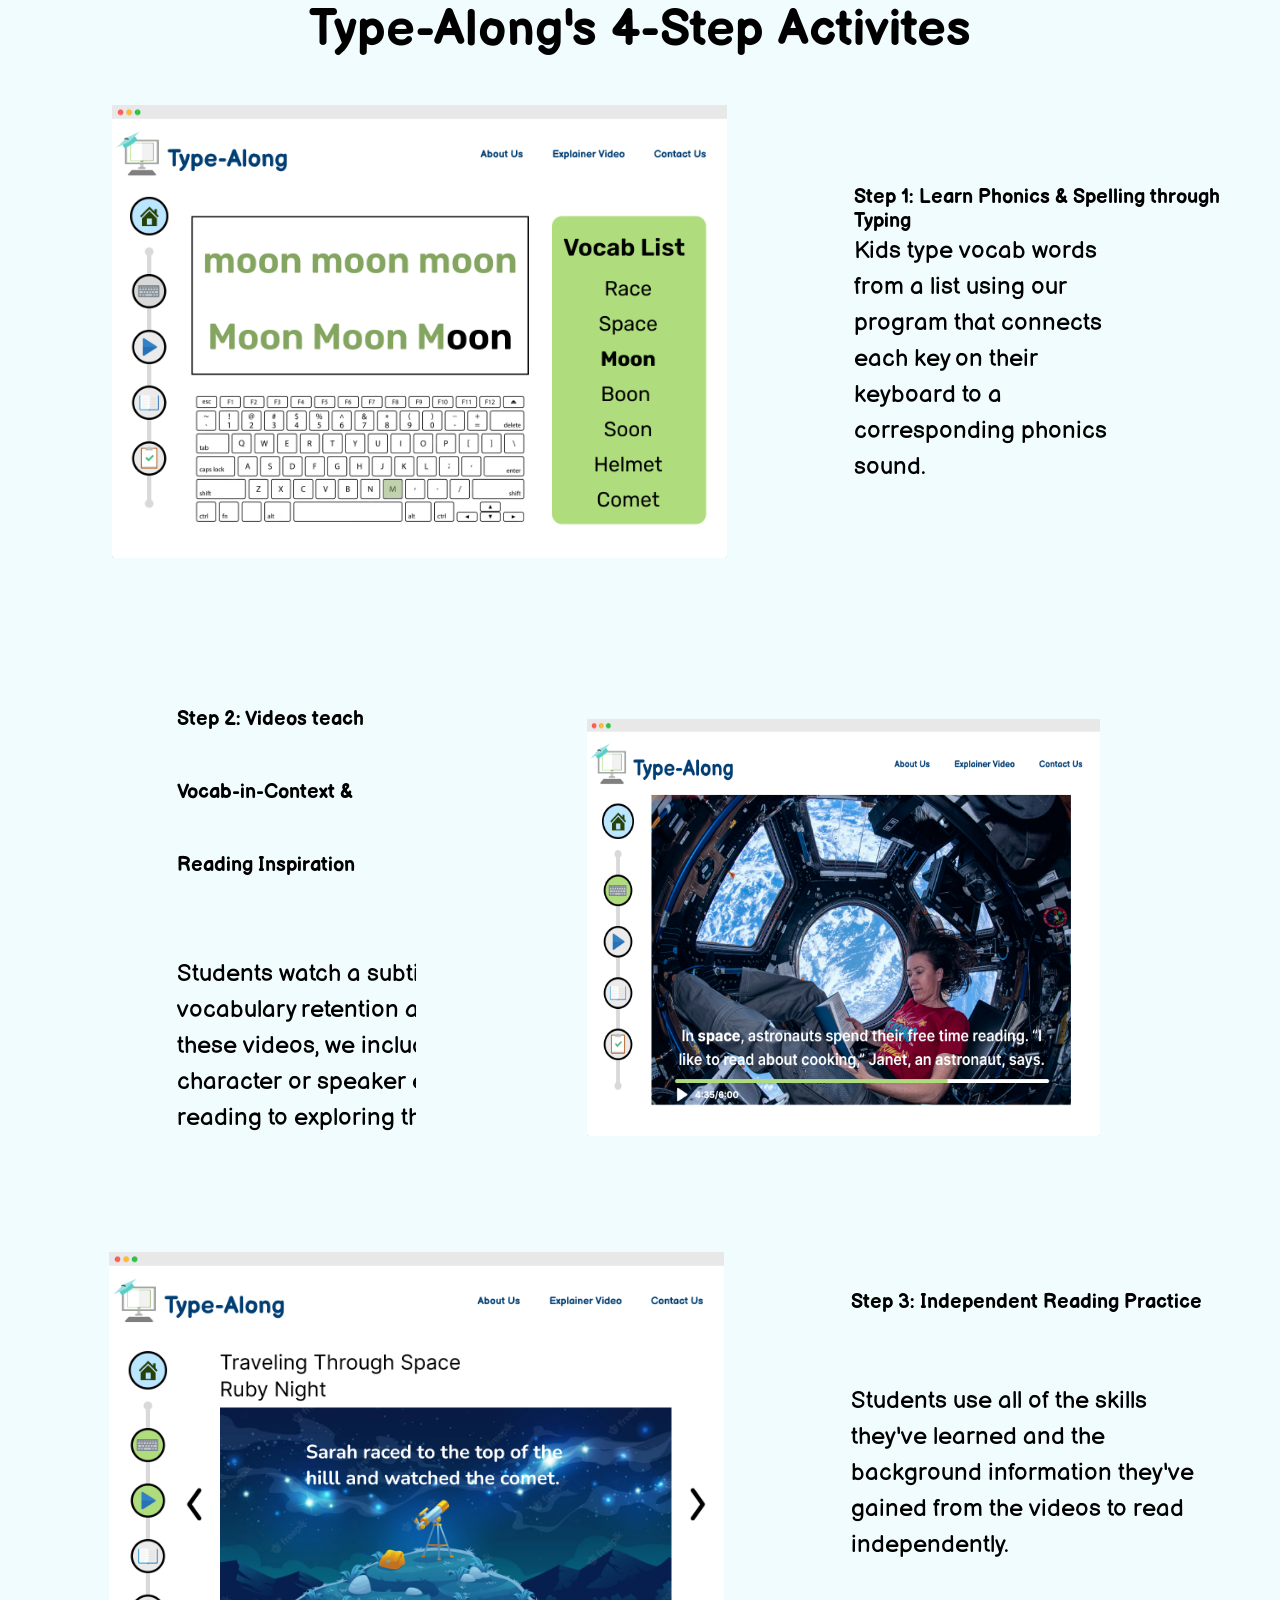
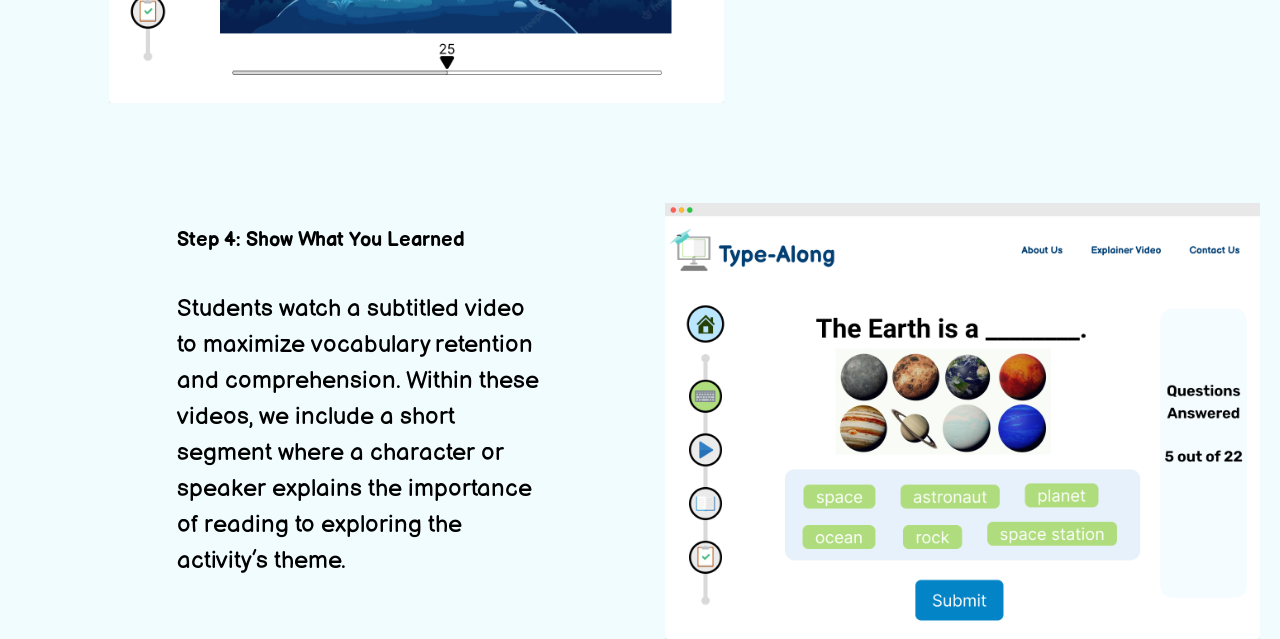
==== index.html @ 43cfd99c "update on 1440" ====
<html>
    <head>
        <link rel="stylesheet" href="css/style.css">
        <meta name="viewport" content="width=device-width, initial-scale=1.0">

    </head>
    <body>
        <div class="heading">
           <h1>Type-Along's 4-Step Activites</h1>

        </div>

        <div class="containers">
            <div class="container-one container">
                <img src="/images/moonTypeAlong.png" id="moonImage" style="float: left;"/>
    
                <div class="container-one-text">
                    <h2 style="margin: 0px;" id="test">Step 1: Learn Phonics & Spelling through Typing</h2>
                    <p id="containerOneContent">Kids type vocab words from a list using our program that connects each key on their keyboard to a corresponding phonics sound.</p>
                </div>
            </div> 
            
            <section class="container-one container" >
                <div class="container-one-text">
                    <h2 id="headingContainerTwo">Step 2: Videos teach Vocab-in-Context & Reading Inspiration </h2>
                    <p id="containerTwoContent">Students watch a subtitled video to maximize vocabulary retention and comprehension. Within these videos, we include a short segment where a character or speaker explains the importance of reading to exploring the activity’s theme. </p>
                </div>
                <img src="images/video_mockup.png" id="videoMockup" style="float: right;"/>
    
                
            </section>

           <section class="container-one container">
                <img src="images/reading_mockup.png" alt="" id="reading_mockup" style="float: left;"/>
                <div class="container-one-text">
                    <h2 id="headingContainerThree">
                        Step 3: Independent Reading Practice
                    </h2>

                    <p id="containerThreeContent">
                        Students use all of the skills they've learned and the background information they've gained from the videos to read independently.
                    </p>
                </div>
            </section>

        
            <section class="container-one container">

                <div class="container-one-text">
                    <h2 class="headingContainerFour">
                        Step 4: Show What You Learned
                    </h2>

                    <p id="containerFourContent">
                        Students watch a subtitled video to maximize vocabulary retention and comprehension. Within these videos, we include a short segment where a character or speaker explains the importance of reading to exploring the activity’s theme. 
                    </p>


                </div>

                <img src="images/testing_mockup.png" alt="testing_mockup" id="testing_mockup" style="float: right;">
            </section>
        
        </div>
       
       
    </body>
</html>
---- css/style.css ----
@import url('https://fonts.googleapis.com/css2?family=Balsamiq+Sans&display=swap');


* {
    font-family: 'Balsamiq Sans', cursive;
    background-color: #F1FCFF;
   
    margin:0px;
    padding:0px;
    box-sizing: border-box;
    overflow-x: hidden;
}
h1 {
    
    font-weight: bold;
    font-size: 64px;

}


.heading {
    text-align: center;
}

.container-one {
   
    
   
}

.containers {
    
    margin-left: 50px;
}

.container-one-text {
   
    max-width: 600px;
    margin-top:125px;
    margin-left: 127px;
    
}

#moonImage {
    width: 100%;
    max-width: 600px;
    height: 453.29px;
    margin-left: 62px;
    margin-top: 45px;
    
}


p {
   font-weight: 400;
   font-style: bold;
   font-size: 24px;
   line-height: 36px;
   width: 481px;
}

#videoMockup {
    width: 100%;
    max-width: 600px;
    float: right;
    margin-right: 180px;
    margin-top: 161px;
    margin-left: 171px;
}

#headingContainerTwo {
    font-weight: 700;
    font-size: 56px;
    line-height: 72.8px;
}
#headingContainerFour {
    font-size: 56px;
}
.container-two {
   
    
}

.container {
    display: flex;
    flex:1
}

.container-three {
    
    
}

@media screen and (max-height: 1280px) {
    h1 {
        font-size: 50px;
    }
    h2 {
        font-size: 20px !important; 
    }

    img {
        max-width: 50% !important;
    }

   #containerFourContent {
    padding-right: 200px;
   }

   #containerThreeContent {
    padding-right: 200px;
   }

   #containerOneContent {
    padding-right: 200px;
   }

   #testing_mockup {
    padding-right: 20px;
   }

   
}

@media screen and (width: 2560px) and (height:1440px){
    .container-one {
        margin-left: 400px;
       }

       h1 {
        font-size: 150px;
    }
    h2 {
        font-size: 80px !important; 
        overflow-y: hidden;

    }

    img {
       height: 100%;
       width: 600px !important;
    }

    p {
        font-size: 50px;
        overflow-y: hidden;
       
    }

    
}

.container-two-text {
    width: 616px;
     margin-left: 76px; 
    margin-top: 132.71px;
}

#containerTwoContent {
    margin-top:54px;
    width: 573px;
}

#reading_mockup {
    float: left;
    width: 100%;
    max-width: 600px;
    margin-top: 116px;
    margin-left: 59px;
}

.container-three-text {
    width: 616px;
    margin-top: 193.6px;
    margin-left: 100px;
}

#headingContainerThree {
    font-size: 64px;
    line-height: 83.2px;
    font-weight: 700;
}

#containerThreeContent {
    width: 573px;
    margin-top: 39px;
}

.container-four {
    display: flex;
    justify-content: center;
   
}

.container-four-text {
    width: 616px;
    /* margin-left: 92px; */
    margin-top: 136.6px;
    margin-right: 21px;
}

#containerFourContent {
    width: 573px;
    margin-top: 39px;
}

#testing_mockup {
    float: right;
    width: 100%;
    max-width: 600px;
    margin-top: 100px;
    
    
}

#test {
    font-size: 56px;
}
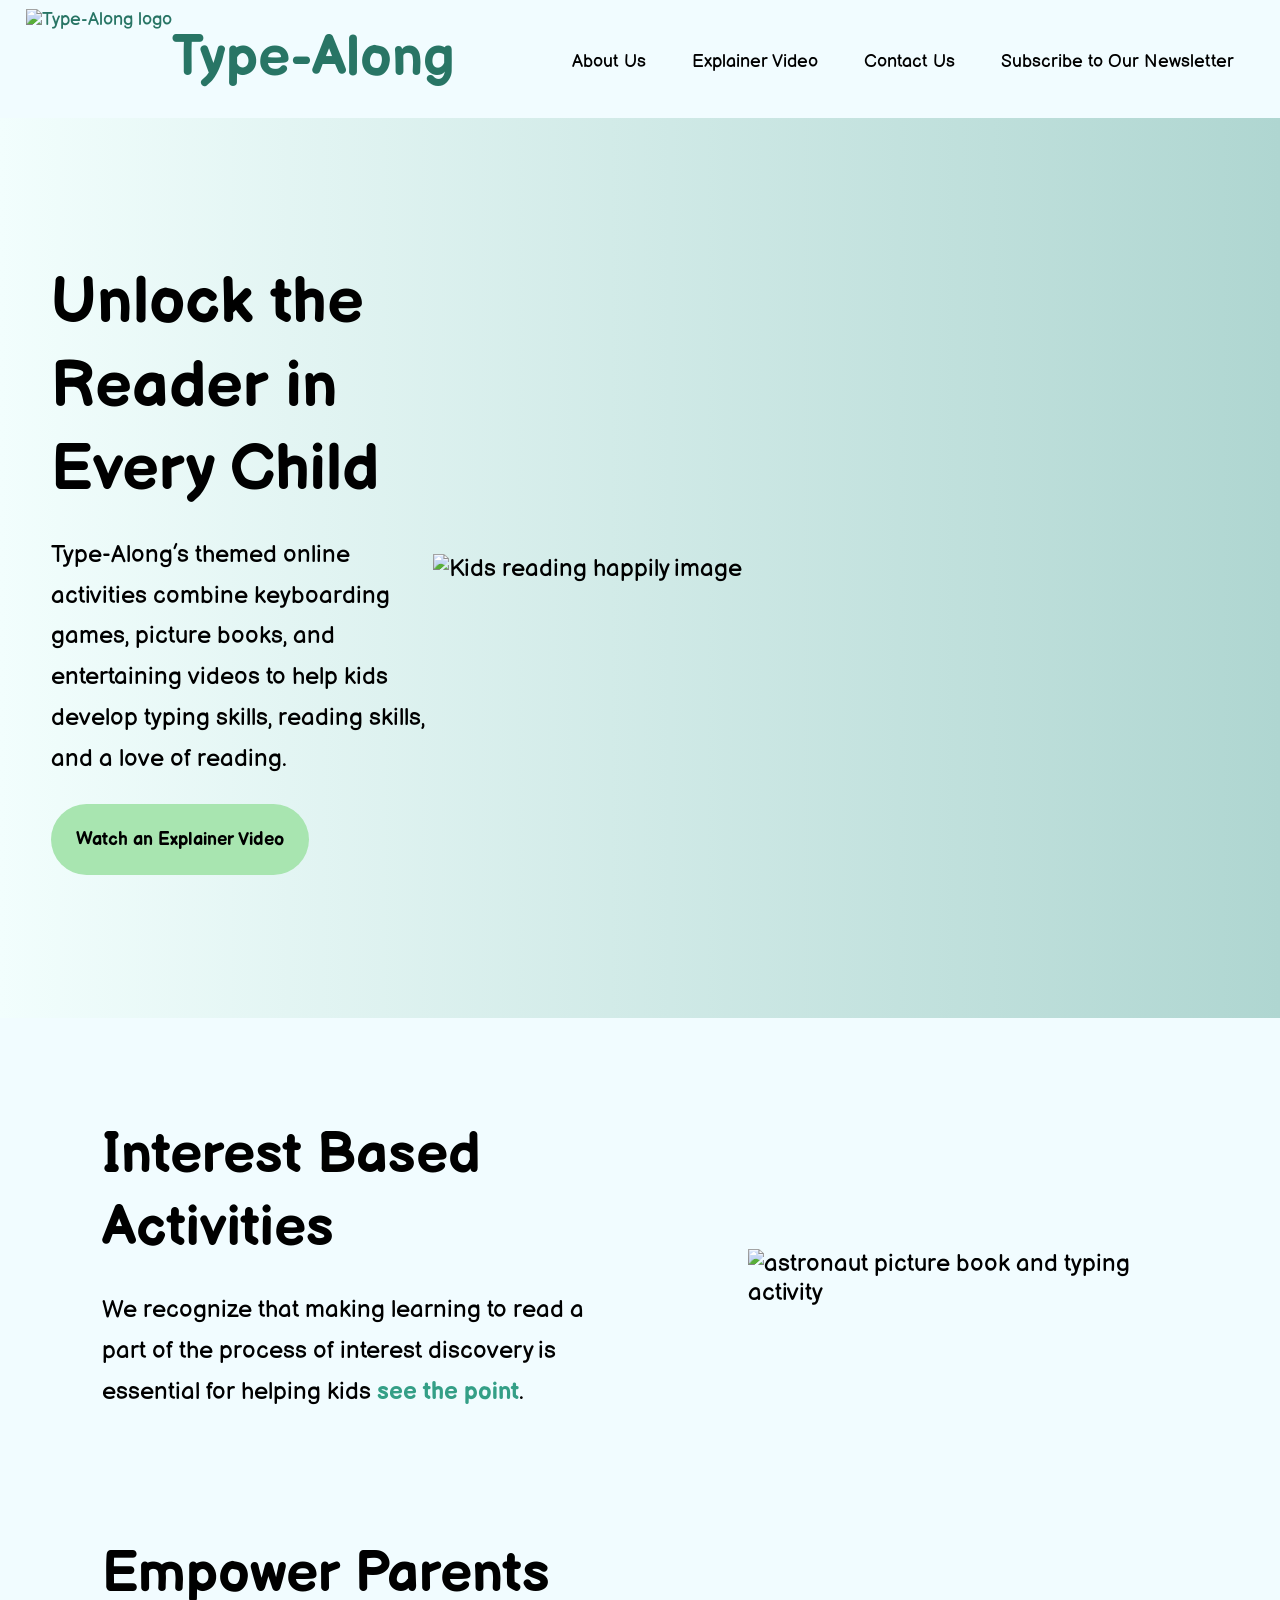
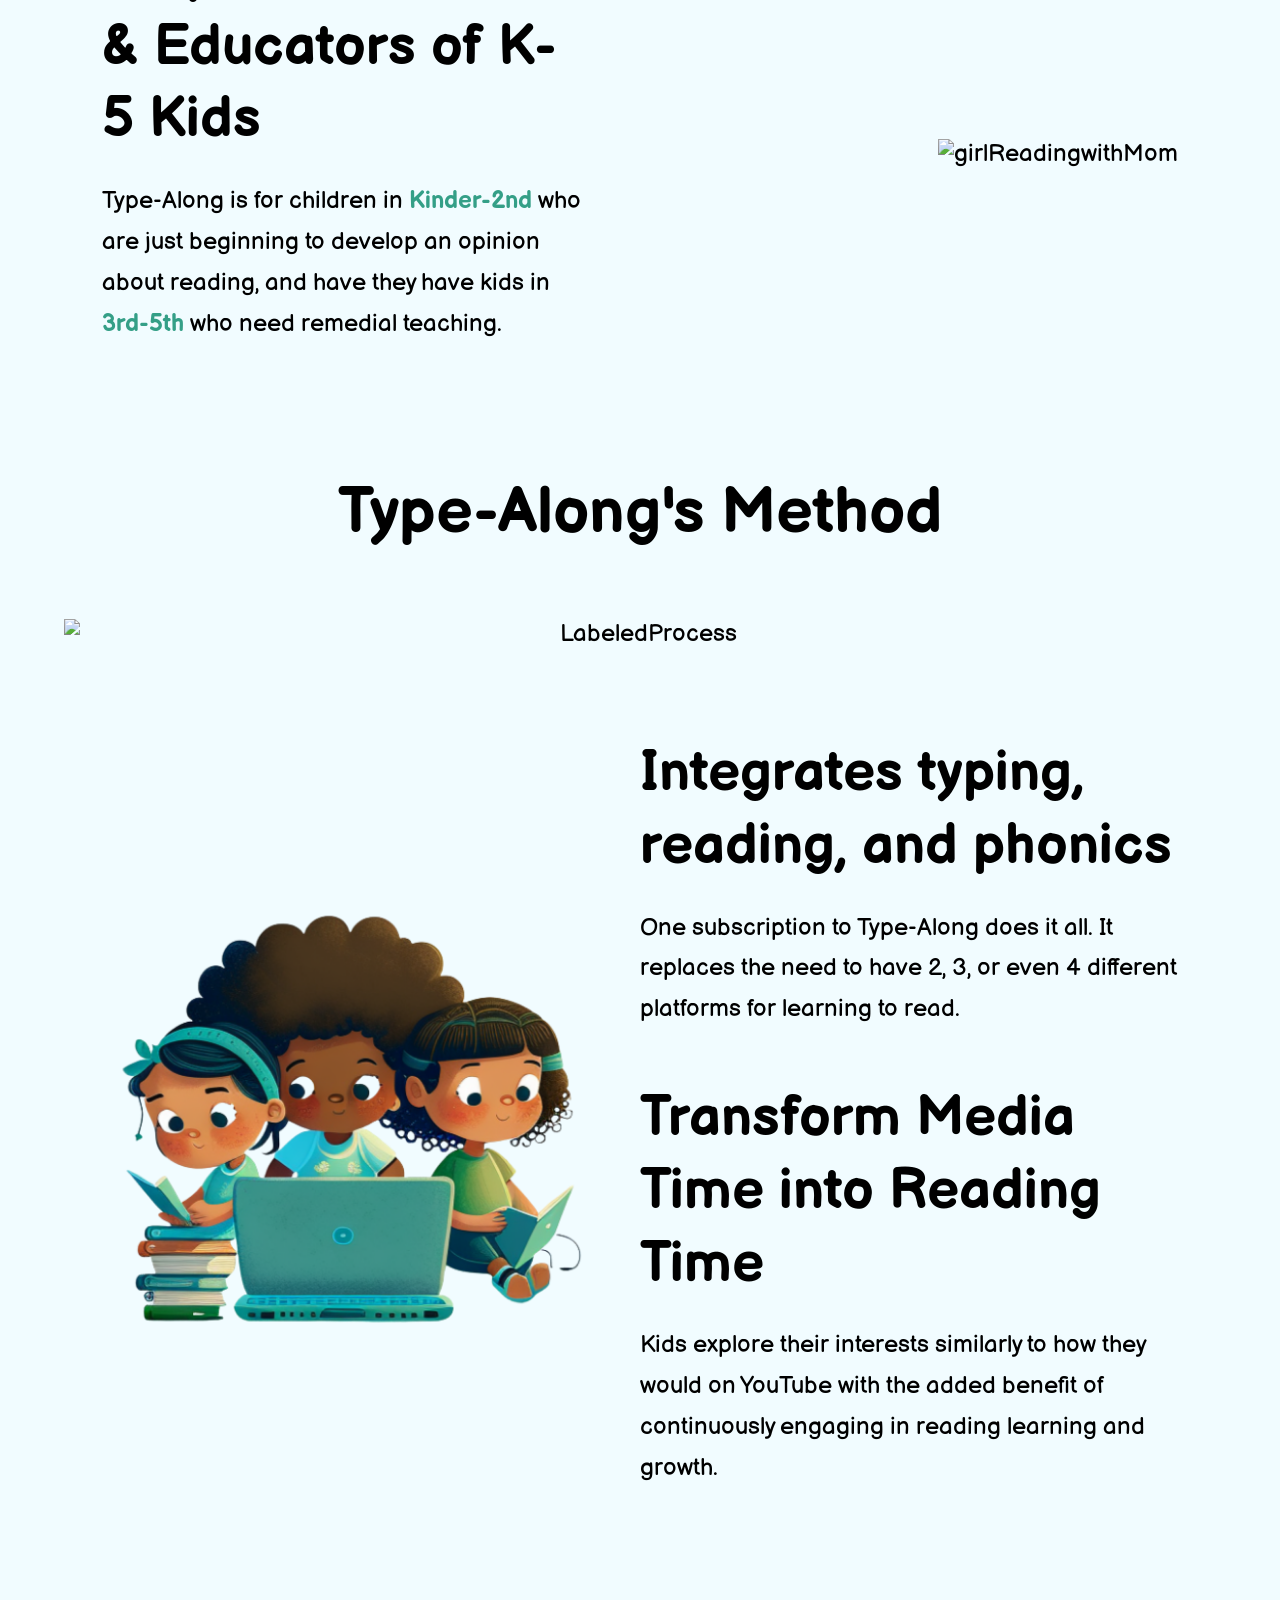
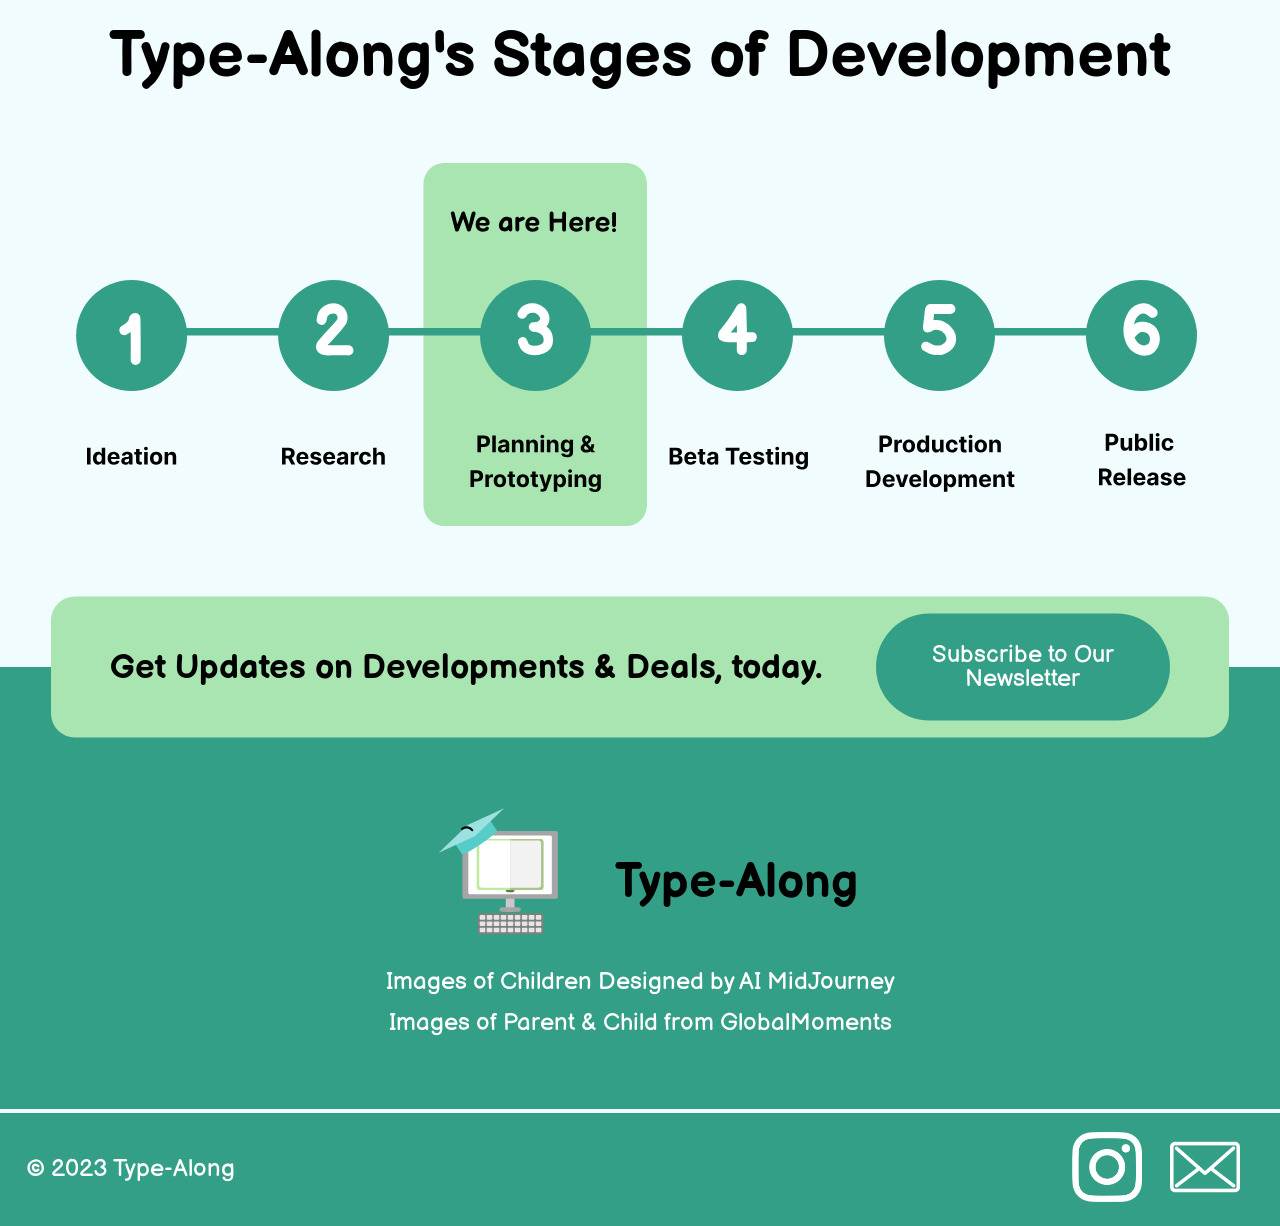
==== commit 081e64c1: "new file:   Images/Book+Activity.png 	deleted:    Images/astronautBook.png 	deleted:    Images/cloud" ====
--- a/index.html
+++ b/index.html
@@ -1,68 +1,131 @@
-<html>
-    <head>
-        <link rel="stylesheet" href="css/style.css">
-        <meta name="viewport" content="width=device-width, initial-scale=1.0">
-
-    </head>
-    <body>
-        <div class="heading">
-           <h1>Type-Along's 4-Step Activites</h1>
-
-        </div>
-
-        <div class="containers">
-            <div class="container-one container">
-                <img src="/images/moonTypeAlong.png" id="moonImage" style="float: left;"/>
-    
-                <div class="container-one-text">
-                    <h2 style="margin: 0px;" id="test">Step 1: Learn Phonics & Spelling through Typing</h2>
-                    <p id="containerOneContent">Kids type vocab words from a list using our program that connects each key on their keyboard to a corresponding phonics sound.</p>
-                </div>
-            </div> 
-            
-            <section class="container-one container" >
-                <div class="container-one-text">
-                    <h2 id="headingContainerTwo">Step 2: Videos teach Vocab-in-Context & Reading Inspiration </h2>
-                    <p id="containerTwoContent">Students watch a subtitled video to maximize vocabulary retention and comprehension. Within these videos, we include a short segment where a character or speaker explains the importance of reading to exploring the activity’s theme. </p>
-                </div>
-                <img src="images/video_mockup.png" id="videoMockup" style="float: right;"/>
-    
-                
-            </section>
-
-           <section class="container-one container">
-                <img src="images/reading_mockup.png" alt="" id="reading_mockup" style="float: left;"/>
-                <div class="container-one-text">
-                    <h2 id="headingContainerThree">
-                        Step 3: Independent Reading Practice
-                    </h2>
-
-                    <p id="containerThreeContent">
-                        Students use all of the skills they've learned and the background information they've gained from the videos to read independently.
-                    </p>
-                </div>
-            </section>
-
-        
-            <section class="container-one container">
-
-                <div class="container-one-text">
-                    <h2 class="headingContainerFour">
-                        Step 4: Show What You Learned
-                    </h2>
-
-                    <p id="containerFourContent">
-                        Students watch a subtitled video to maximize vocabulary retention and comprehension. Within these videos, we include a short segment where a character or speaker explains the importance of reading to exploring the activity’s theme. 
-                    </p>
-
-
-                </div>
-
-                <img src="images/testing_mockup.png" alt="testing_mockup" id="testing_mockup" style="float: right;">
-            </section>
-        
-        </div>
-       
-       
-    </body>
+<!DOCTYPE html>
+<html lang="en">
+<head>
+    <meta charset="UTF-8">
+    <meta http-equiv="X-UA-Compatible" content="IE=edge">
+    <meta name="viewport" content="width=device-width, initial-scale=1.0">
+    <title>Document</title>
+    <link rel="stylesheet" href="styles.css">
+</head>
+<body>
+    <header class="nav-bar">
+        <a class="home" href="index.html">
+            <div class="home_btn">
+                <img class="logo_img" src="images/logo_svg.svg" alt="Type-Along logo" />
+                <h2>Type-Along</h2>
+            </div>
+        </a>
+        <nav>
+            <ul class="nav-links">
+                <li><a href="about.html">About Us</a></li>
+                <li><a href="explainer.html">Explainer Video</a></li>
+                <li><a href="contact.html">Contact Us</a></li>
+                <li><a href="https://docs.google.com/forms/d/e/1FAIpQLSctcEZnoB8sQ0unMjsQLvl2Uapf-1H2CiupHYw-YrL4CzZnbg/viewform"
+                    target="_blank" rel="noopener"">Subscribe to Our Newsletter</a></li>
+            </ul>
+        </nav>
+    </header>
+
+    <main>
+        <div class="text-container">
+            <h1>Unlock the Reader in Every Child</h1>
+                <p>
+                    Type-Along’s themed online activities combine keyboarding games, picture
+                    books, and entertaining videos to help kids develop typing skills,
+                    reading skills, and a love of reading.
+                </p>
+                <div class="btns">
+                    <a href="#" class="hero-cta">Watch an Explainer Video</a>
+                </div>
+        </div>
+        <div class="hero-img">
+            <img class="hero-img" src="images/heroImg.png" alt="Kids reading happily image" />
+        </div>
+    </main>
+
+    <section>
+        <div class="text-container">
+            <h2>Interest Based Activities</h2>
+            <p>We recognize that making learning to read a part of the process of interest discovery is essential for helping kids <span>see the point</span>. </p>
+        </div>
+        <img class="section-img" src="images/Book+Activity.png" alt="astronaut picture book and typing activity">
+    </section>
+
+    <section>
+        <div class="text-container">
+            <h2>Empower Parents & Educators of K-5 Kids</h2>
+            <p>Type-Along is for children in <span>Kinder-2nd</span> who are just beginning to develop an opinion about reading, and have they have kids in <span>3rd-5th</span> who need remedial teaching. </p>
+        </div>
+        <img class="section-img" src="images/girlReadingwithMom.png" alt="girlReadingwithMom">
+    </section>
+
+    <div class="sec5">
+        <h1>Type-Along's Method</h1>
+        <img src="images/LabeledProcess.png" alt="LabeledProcess" style="max-width:100%;margin-left: 5%;margin-right: 5%">
+    </div>
+
+    <section class="sec4">
+        <div class="sec4img">
+            <img class="sec4img" src="Images/kidsReading_noBG.png" alt="Kids Reading" style="max-width: 100%;text-align: center">
+        </div>
+        <div class="sec4text">
+            <h2>Integrates typing, reading, and phonics</h2>
+            <p>One subscription to Type-Along does it all. It replaces the need to have 2, 3, or even 4 different
+                platforms for learning to read.</p>
+            <br>
+            <h2>Transform Media Time into Reading Time</h2>
+            <p>Kids explore their interests similarly to how they would on YouTube with the added benefit of
+                continuously engaging in reading learning and growth.</p>
+        </div>
+    </section>
+
+    <div class="sec5">
+        <h1>Type-Along's Stages of Development</h1>
+        <img src="Images/Dev Stages.svg" alt="Our stages of development and progress."
+            style="margin-left: 5%;margin-right: 5%">
+        <div class="subscribePrompt">
+
+            <div class="sec5text">
+                <b>Get Updates on Developments & Deals, today.</b>
+            </div>
+            <a class="sec5button"
+                href="https://docs.google.com/forms/d/e/1FAIpQLSctcEZnoB8sQ0unMjsQLvl2Uapf-1H2CiupHYw-YrL4CzZnbg/viewform"
+                target="_blank" rel="noopener">
+                <p>Subscribe to Our Newsletter</p>
+            </a>
+        </div>
+
+    </div>
+
+    <footer class="page-footer">
+        <div class="main-footer">
+            <div class="spacer"></div>
+            <div class="footer-logo">
+                <img src="Images/logo_svg.svg" alt="Type-Along Logo" style="width:15%;height:15%;align-self: center;">
+                <h3>Type-Along</h3>
+            </div>
+            <div class="footer-text">
+                <p>Images of Children Designed by AI MidJourney<br>Images of Parent & Child from GlobalMoments</p>
+            </div>
+        </div>
+        <hr style="height: 4px;border:none;background:#F1FCFF;margin:0px;">
+        <div class="footer-trailer">
+            <div class="footer-text">
+                <p>© 2023 Type-Along</p>
+            </div>
+            <div class="footer-outlinks">
+                <!-- stuff we can't use yet
+                <a href="about:blank"><img src="Images/.png" alt="YouTube Logo"></a>
+                <a href="https://www.pinterest.com/typealong/"><img src="Images/.png" alt="Pinterest Logo"></a>
+                <a href="about:blank"><img src="Images/.png" alt="Facebook Logo"></a>
+                
+            -->
+                <a href="https://www.instagram.com/typealong.co/"><img src="Images/Instagram_Glyph_White.png"
+                        alt="Instagram Logo"></a>
+                <a href="mailto:typealong@gmail.com"><img src="Images/email.png" alt="Email Icon"></a>
+            </div>
+        </div>
+    </footer>
+
+</body>
 </html>
--- a/styles.css
+++ b/styles.css
@@ -0,0 +1,445 @@
+@import url('https://fonts.googleapis.com/css2?family=Balsamiq+Sans&display=swap');
+
+* {
+    font-family: "Balsamiq Sans", "Arial";
+}
+
+body {
+    background-color: #F1FCFF;
+    font-family: 'Balsamiq Sans', 'Arial';
+    font-style: normal;
+    font-size: 24px;
+    margin: 0px;
+}
+
+
+h1 {
+    font-style: normal;
+    font-weight: 700;
+    font-size: 64px;
+    line-height: 130%;
+    display: flex;
+    align-items: center;
+    margin: 0;
+}
+
+h2 {
+    font-style: normal;
+    font-weight: 700;
+    font-size: 56px;
+    line-height: 130%;
+    display: flex;
+    align-items: center;
+    margin: 0;
+}
+
+p {
+    font-size: 24px;
+    font-weight: 400;
+    line-height: 170%;
+}
+
+header {
+    display: flex;
+    justify-content: space-between;
+    align-items: center;
+    margin: 0px;
+    padding: 1vh 2%;
+    position:relative;
+    background-color: #F1FCFF;
+}
+
+.home {
+    color: #287565;
+}
+
+li, a, button {
+    text-decoration: none;
+}
+
+nav, .home-btn {
+    margin: none;
+    padding: none;
+}
+
+.iframe {
+    position: relative;
+  width: 100%;
+  overflow: hidden;
+  padding-top: 56.25%; /* 16:9 Aspect Ratio */
+  -ms-overflow-style: none; /* for Internet Explorer, Edge */
+    scrollbar-width: none; /* for Firefox */
+    overflow-y: scroll; 
+}
+
+iframe {
+  position: absolute;
+  top: 0;
+  left: 0;
+  bottom: 0;
+  right: 0;
+  width: 100%;
+  height: 100%;
+  border: none;
+  -ms-overflow-style: none; /* for Internet Explorer, Edge */
+  scrollbar-width: none; /* for Firefox */
+  overflow-y: scroll; 
+}
+
+.nav-links {
+    list-style: none;
+}
+
+.nav-links li {
+    display: inline-block;
+    padding: 0 20px;
+}
+
+.nav-links li a {
+    transition: all 0.3s ease 0s;
+    color: black;
+}
+
+.logo_img{
+    height: 100px;
+}
+
+.home_btn {
+    cursor: pointer;
+    display: flex;
+    align-items: center;
+}
+
+main {
+    display: flex;
+    padding: 0% 0% 0% 4%;
+    margin-bottom: 20px;
+    align-items: center;
+    background-image: linear-gradient(to right, #F2FEFD, #AFD6D1);
+    height: 100vh;
+    justify-content: space-between;
+}
+
+.hero-img {
+    width: 100%;
+    float: left;
+}
+
+.text-container{
+    margin-right: auto;
+
+    width: 55%;
+
+}
+
+.hero-cta {
+    display: inline-block;
+    color: black;
+    padding: 25px 25px;
+    background: #A8E5B0;
+    border-radius: 100px;
+    font-weight: bold;
+}
+
+section {
+    margin: 8%;
+    display: flex;
+    align-items: center;
+}
+
+span {
+    color: #349F87;
+    font-weight: bold;
+}
+
+.sec4 {
+    display: flex;
+    flex-direction: row;
+    justify-content: center;
+    flex-wrap: nowrap;
+    margin-top: 10vh;
+}
+
+.sec4img {
+    width: 100%;
+    padding-right: 5%;
+    align-self: center;
+}
+
+.sec4text {
+    float: left;
+    max-width: 50%;
+}
+
+.sec5 {
+    display: flex;
+    flex-direction: column;
+    max-width: 100%;
+    text-align: center;
+}
+
+.subscribePrompt {
+    background-color: #A8E5B0;
+    align-self: center;
+    width: 92%;
+    max-height: 100%;
+    border-radius: 24px;
+    display: flex;
+    flex-direction: row;
+    z-index: 1;
+    transform: translateY(50%);
+}
+
+.sec5 > h1 {
+    justify-content: center;
+    margin-bottom: 65px;
+}
+
+.sec5text {
+    max-width: 70%;
+    font-size: 40px;
+    margin-top: 50px;
+    margin-bottom: 50px;
+    margin-left: 5%;
+    margin-right: auto;
+}
+
+.sec5button {
+    background-color: #349F87;
+    align-self: center;
+    color: #FFFFFF;
+    width: 25%;
+    height: 150%;
+    border-radius: 100px;
+    margin-right: 5%;
+    text-decoration: none;
+}
+
+.sec5button > p {
+    margin-left: 5%;
+    margin-right: 5%;
+    line-height: 100%;
+}
+
+.sec5button:hover {
+    background-color: #287565;
+}
+
+footer.page-footer {
+    background-color: #349F87;
+    margin: 0px;
+}
+
+.spacer {
+    height: 120px;
+}
+
+.footer-logo {
+    display: flex;
+    justify-content: center;
+}
+
+.footer-logo > h3 {
+    font-size: 48px;
+    align-self: center;;
+}
+
+.footer-text {
+    color: #FFFFFF;
+}
+
+.main-footer > .footer-text {
+    transform: translateY(-50%);
+    text-align: center;
+}
+
+.footer-trailer {
+    display: flex;
+    flex-direction: row;
+    width: 100%;
+    align-items: center;
+}
+
+.footer-trailer > .footer-text {
+    text-align: left;
+    padding-left: 2%;
+    margin-right: auto;
+}
+
+.footer-outlinks {
+    display: flex;
+    flex-direction: row;
+    align-content: center;
+    align-items: baseline;
+    justify-content: flex-end;
+    padding-top: 5px;
+    padding-bottom: 5px;
+    padding-right: 2%;
+}
+
+.footer-outlinks > a > img {
+    text-align: right;
+    padding: 14px;
+    height: 70px;
+    width: 70px;
+}
+
+.section-img {
+    max-width: 45%;
+    float: right;
+}
+
+@media screen and (max-width: 3000px) {
+    h1 {
+        font-size: 80px;
+    }
+    h2 {
+        font-size: 72px;
+    }
+    p {
+        font-size: 42px;
+    }
+    a {
+        font-size: 34px;
+    }
+    .sec5text {
+        font-size: 62px;
+    }
+    .sec5button > p{
+        margin: 5%;
+    }
+    .text-container {
+        width: 45%;
+        margin-right: auto;
+    }
+}
+
+@media screen and (max-width: 2000px) {
+    h1 {
+        font-size: 72px;
+    }
+    h2 {
+        font-size: 64px;
+    }
+    p {
+        font-size: 34px;
+    }
+    a {
+        font-size: 26px;
+    }
+    .sec5text {
+        font-size: 48px;
+    }
+    .section-img {
+        max-width: 40%;
+    }
+}
+
+@media screen and (max-width: 1500px) {
+    h1 {
+        font-size: 64px;
+    }
+    h2 {
+        font-size: 56px;
+    }
+    p {
+        font-size: 24px;
+    }
+    a {
+        font-size: 18px;
+    }
+    .sec5text {
+        font-size: 34px;
+    }
+    .sec5button > p {
+        margin: 10%;
+    }
+}
+
+/*
+@media screen and (max-width:1180px) {
+    h1 {
+        font-size: 56px;
+    }
+    h2 {
+        font-size: 48px;
+    }
+    p {
+        font-size: 18px;
+    }
+    a {
+        font-size: 18px;
+    }
+    .hero-img {
+       height: 80%;
+    }
+
+    .section-img {
+        background-size: contain
+    }
+}
+
+@media screen and (max-width:900px) {
+    h1 {
+        font-size: 36px;
+    }
+    h2 {
+        font-size: 24px;
+    }
+    p {
+        font-size: 16px;
+    }
+    a {
+        font-size: 16px;
+    }
+    .hero-img {
+        height: 60%;
+     }
+}
+
+@media screen and (max-width:600px) {
+    h1 {
+        font-size: 24px;
+        text-align: center;
+    }
+    h2 {
+        font-size: 16px;
+        text-align: center;
+    }
+    p {
+        font-size: 12px;
+        text-align: center;
+    }
+    a {
+        font-size: 12px;
+    }
+    section{ 
+        flex-direction: column;
+        flex-wrap: wrap;
+        justify-content: center;
+    }
+    .logo_img {
+        height: 50px;
+    }
+    .hero-img {
+        height: 45%;
+     }
+}
+
+*/
+
+/* Feel free to reuse this style for section 2 & 3 
+
+.sec3 > h1 {
+    justify-content: center;
+    margin-top: 150px;
+    margin-bottom: 65px;
+}
+
+.sec4 > h1 {
+    justify-content: center;
+    margin-top: 150px;
+    margin-bottom: 65px;
+}
+
+*/
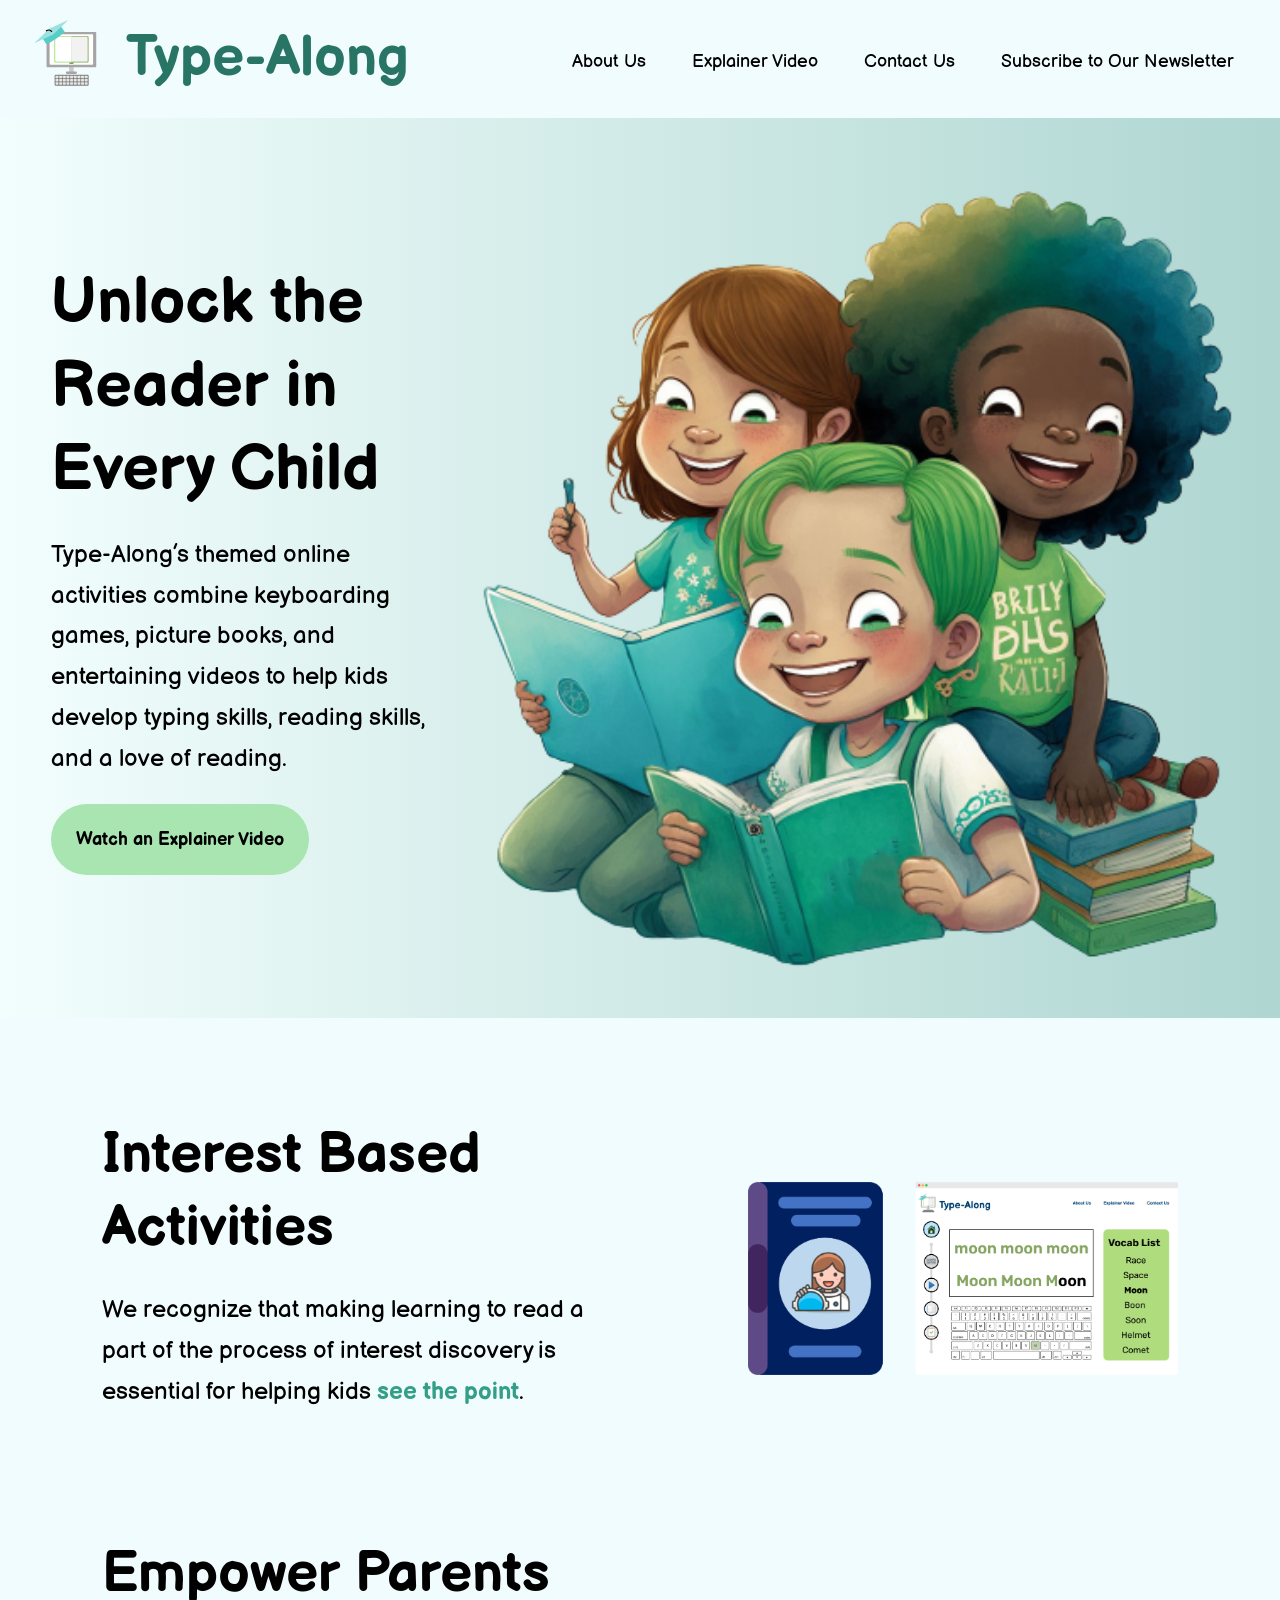
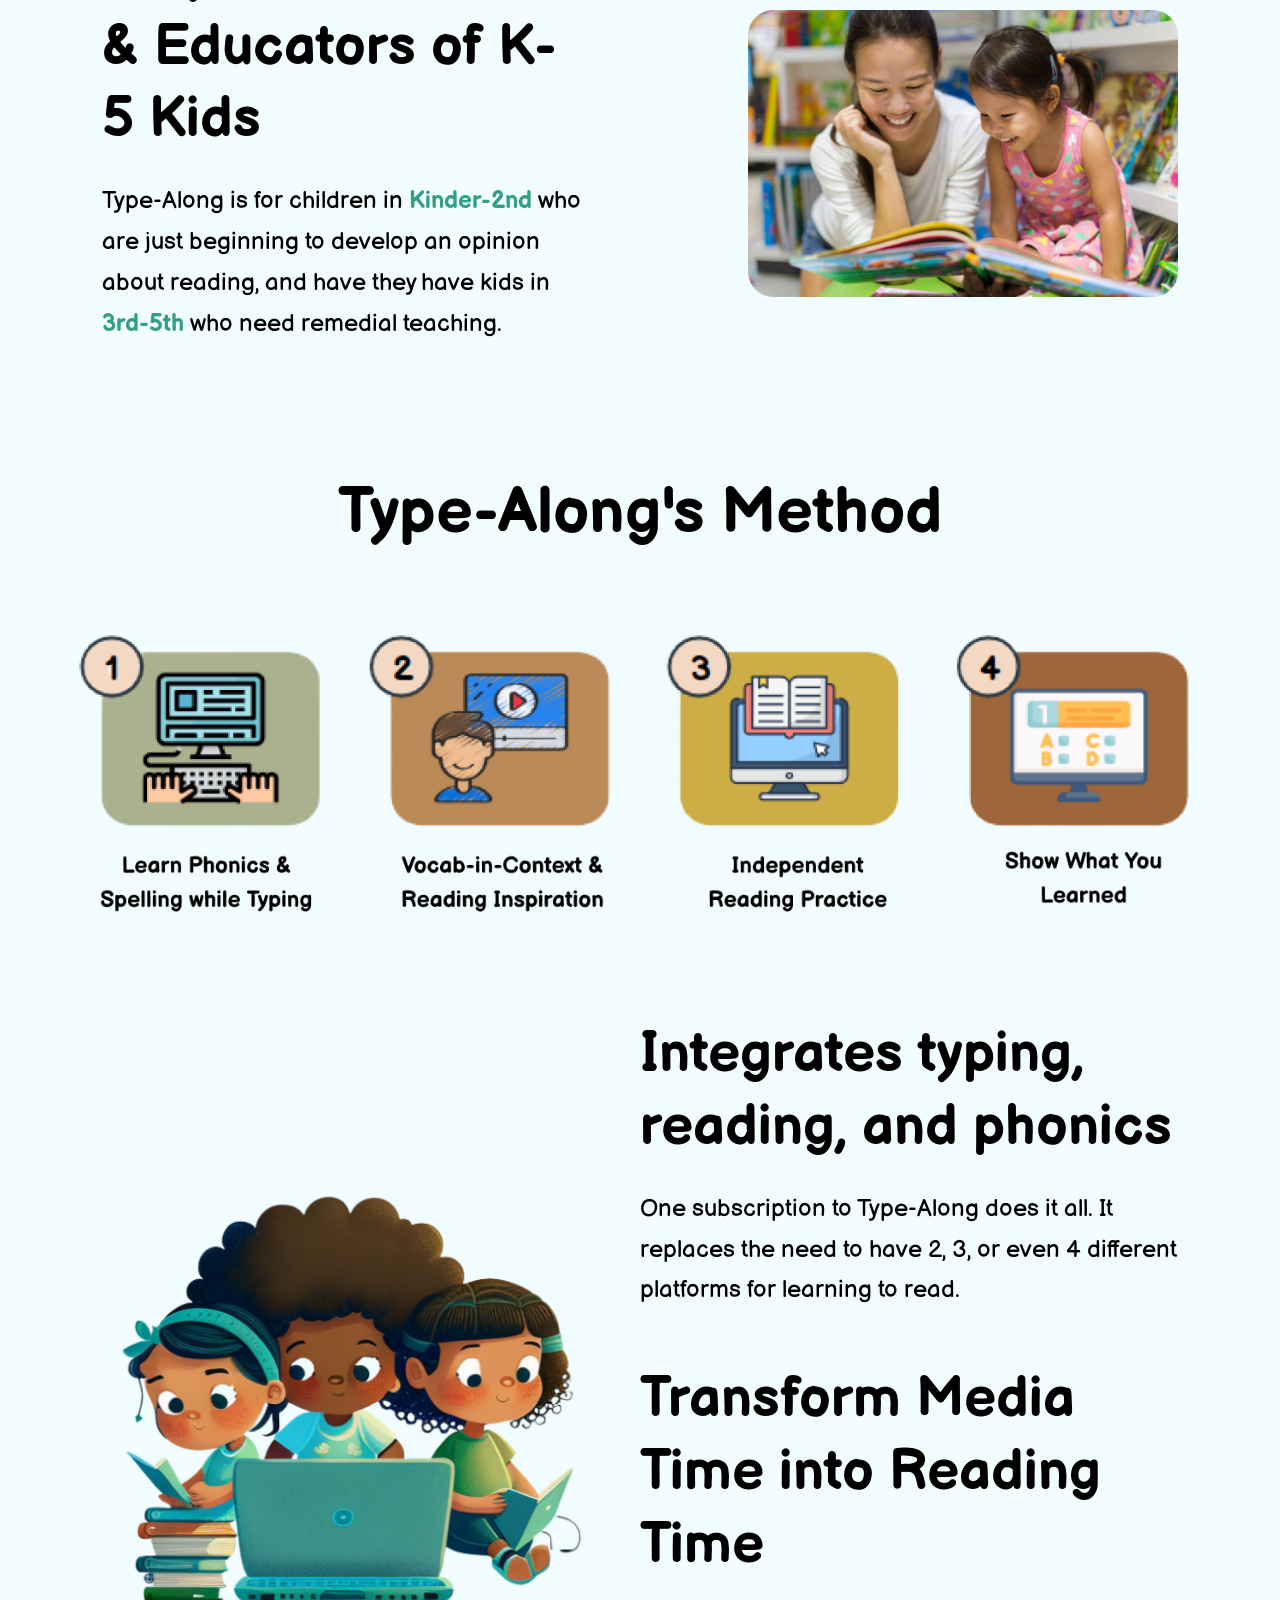
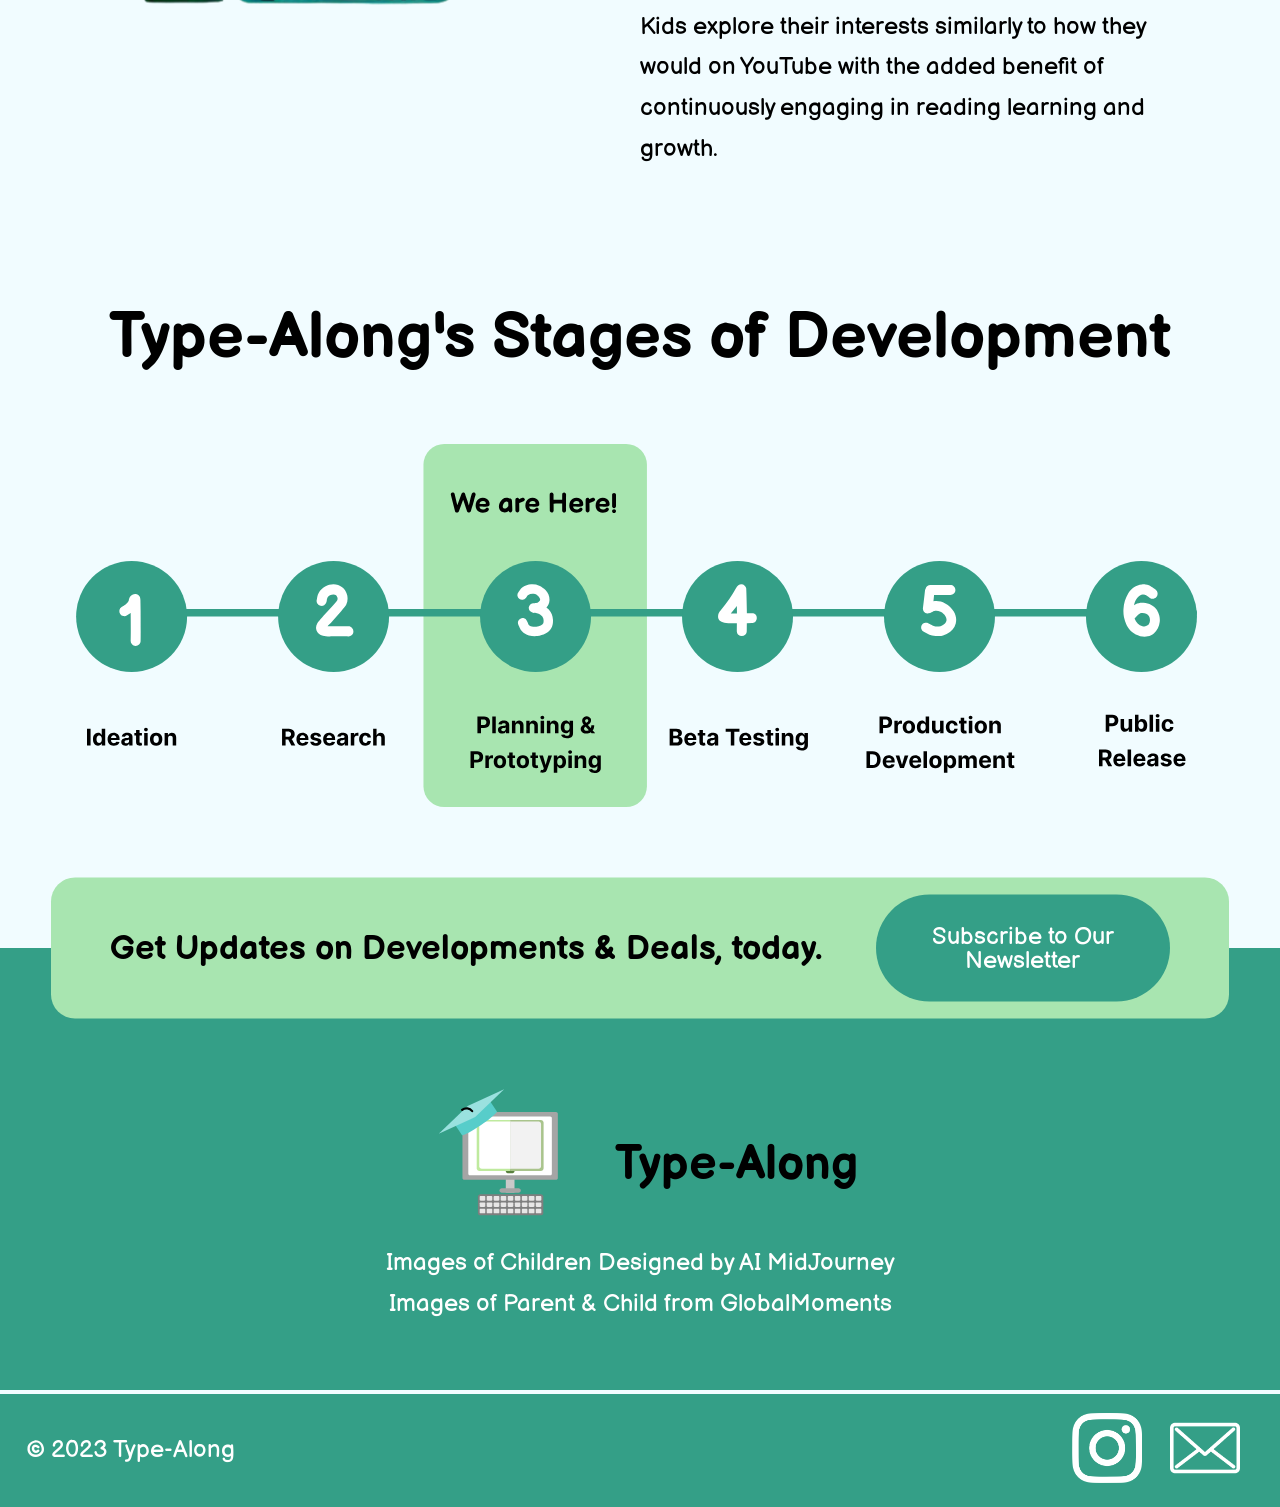
==== commit 88c7af0a: "capitalized Images in img src tag" ====
--- a/index.html
+++ b/index.html
@@ -11,7 +11,7 @@
     <header class="nav-bar">
         <a class="home" href="index.html">
             <div class="home_btn">
-                <img class="logo_img" src="images/logo_svg.svg" alt="Type-Along logo" />
+                <img class="logo_img" src="Images/logo_svg.svg" alt="Type-Along logo" />
                 <h2>Type-Along</h2>
             </div>
         </a>
@@ -39,7 +39,7 @@
                 </div>
         </div>
         <div class="hero-img">
-            <img class="hero-img" src="images/heroImg.png" alt="Kids reading happily image" />
+            <img class="hero-img" src="Images/heroImg.png" alt="Kids reading happily image" />
         </div>
     </main>
 
@@ -48,7 +48,7 @@
             <h2>Interest Based Activities</h2>
             <p>We recognize that making learning to read a part of the process of interest discovery is essential for helping kids <span>see the point</span>. </p>
         </div>
-        <img class="section-img" src="images/Book+Activity.png" alt="astronaut picture book and typing activity">
+        <img class="section-img" src="Images/Book+Activity.png" alt="astronaut picture book and typing activity">
     </section>
 
     <section>
@@ -56,12 +56,12 @@
             <h2>Empower Parents & Educators of K-5 Kids</h2>
             <p>Type-Along is for children in <span>Kinder-2nd</span> who are just beginning to develop an opinion about reading, and have they have kids in <span>3rd-5th</span> who need remedial teaching. </p>
         </div>
-        <img class="section-img" src="images/girlReadingwithMom.png" alt="girlReadingwithMom">
+        <img class="section-img" src="Images/girlReadingwithMom.png" alt="girlReadingwithMom">
     </section>
 
     <div class="sec5">
         <h1>Type-Along's Method</h1>
-        <img src="images/LabeledProcess.png" alt="LabeledProcess" style="max-width:100%;margin-left: 5%;margin-right: 5%">
+        <img src="Images/LabeledProcess.png" alt="LabeledProcess" style="max-width:100%;margin-left: 5%;margin-right: 5%">
     </div>
 
     <section class="sec4">
@@ -128,4 +128,4 @@
     </footer>
 
 </body>
-</html>+</html>
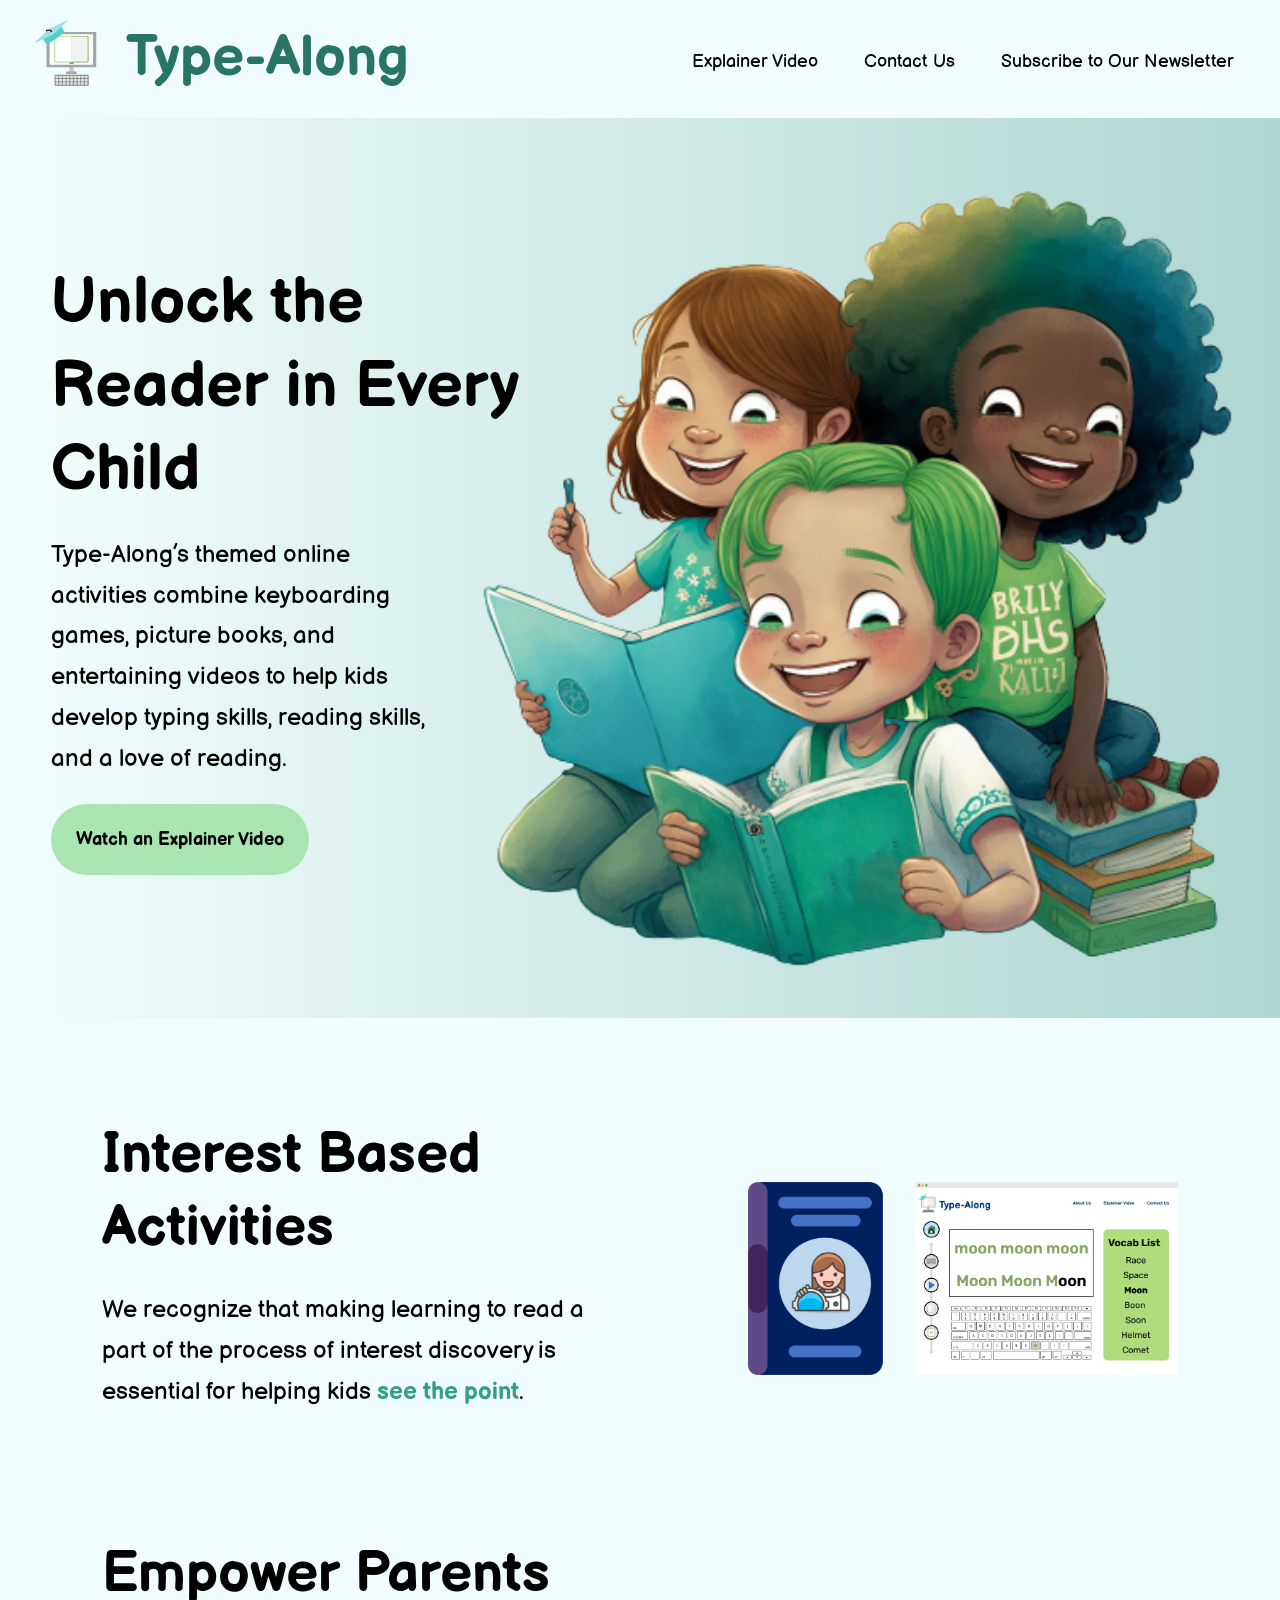
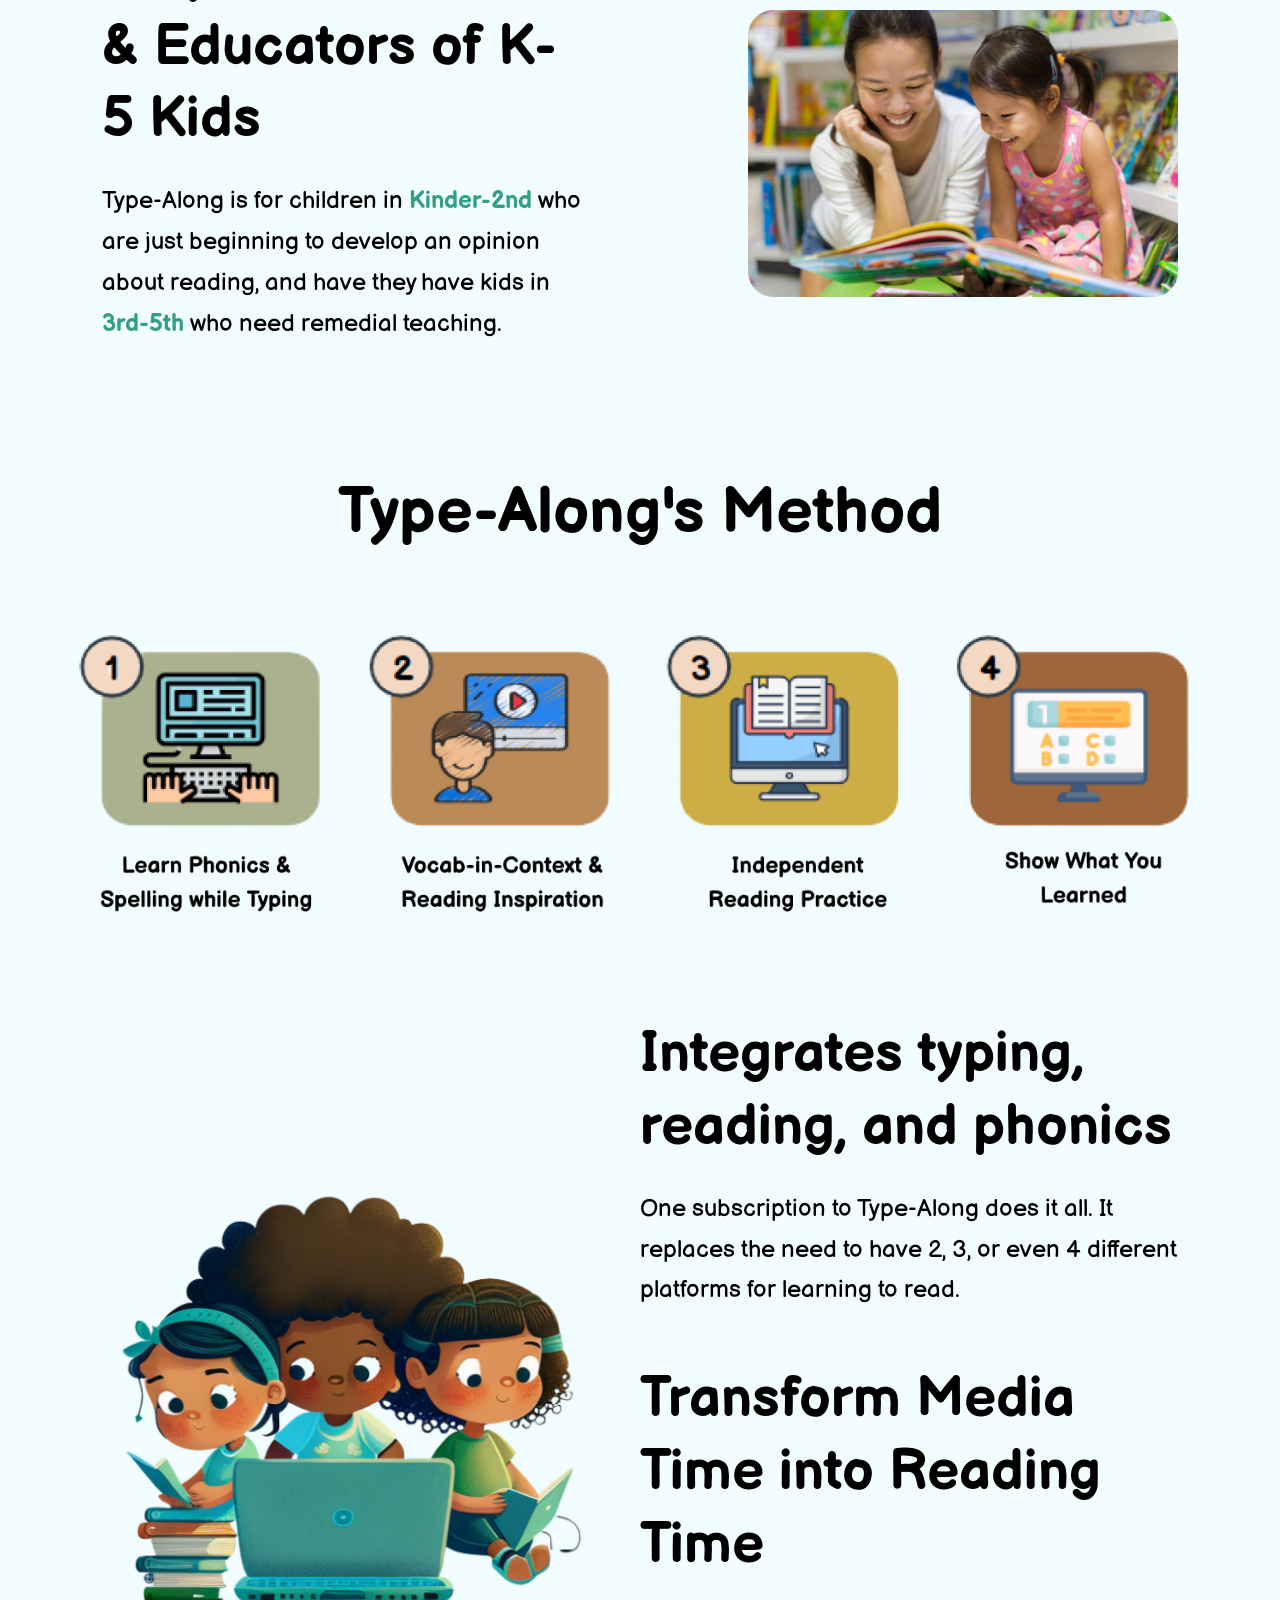
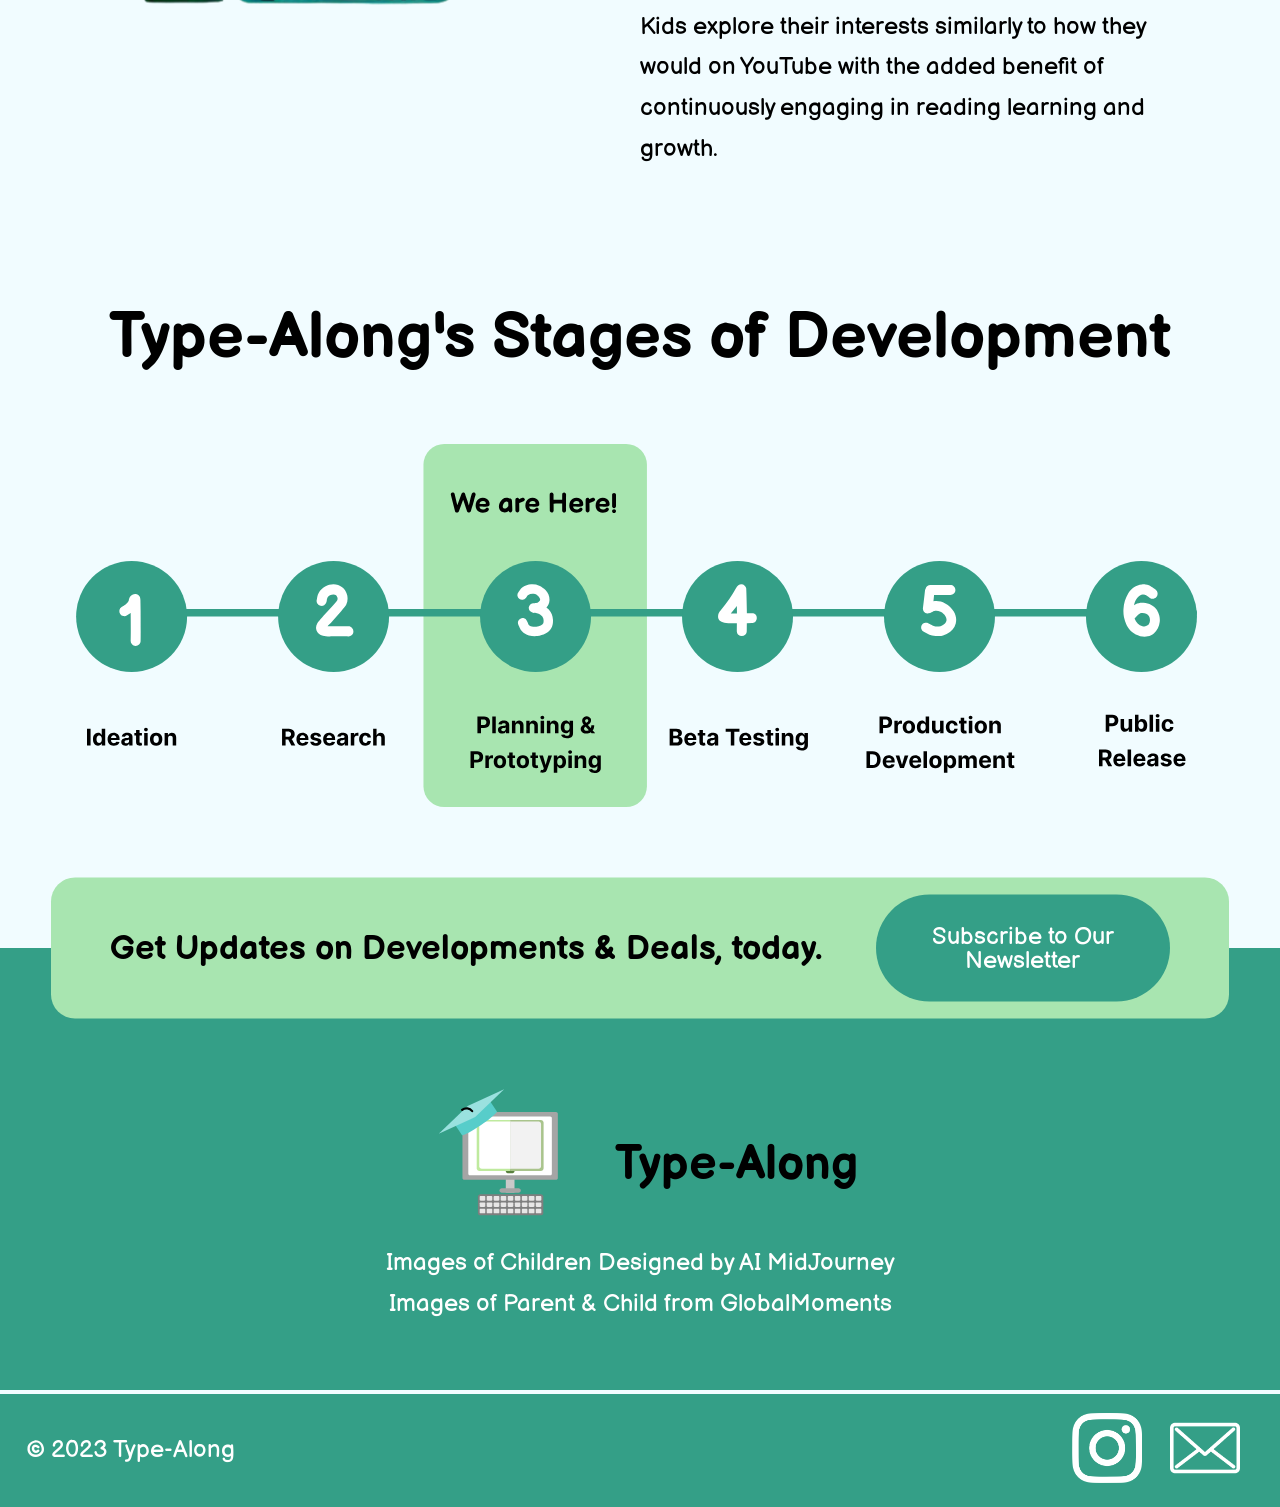
==== commit 70d40ce6: "Changes to be committed: 	modified:   contact.html 	modified:   explainer.html 	modified:   index.ht" ====
--- a/index.html
+++ b/index.html
@@ -17,7 +17,6 @@
         </a>
         <nav>
             <ul class="nav-links">
-                <li><a href="about.html">About Us</a></li>
                 <li><a href="explainer.html">Explainer Video</a></li>
                 <li><a href="contact.html">Contact Us</a></li>
                 <li><a href="https://docs.google.com/forms/d/e/1FAIpQLSctcEZnoB8sQ0unMjsQLvl2Uapf-1H2CiupHYw-YrL4CzZnbg/viewform"
@@ -28,14 +27,14 @@
 
     <main>
         <div class="text-container">
-            <h1>Unlock the Reader in Every Child</h1>
+            <h1 class="hero-text">Unlock the Reader in Every Child</h1>
                 <p>
                     Type-Along’s themed online activities combine keyboarding games, picture
                     books, and entertaining videos to help kids develop typing skills,
                     reading skills, and a love of reading.
                 </p>
                 <div class="btns">
-                    <a href="#" class="hero-cta">Watch an Explainer Video</a>
+                    <a href="explainer.html" class="hero-cta">Watch an Explainer Video</a>
                 </div>
         </div>
         <div class="hero-img">
@@ -128,4 +127,4 @@
     </footer>
 
 </body>
-</html>
+</html>
--- a/styles.css
+++ b/styles.css
@@ -62,28 +62,34 @@
     padding: none;
 }
 
-.iframe {
+
+.contact-form {
+    display: block;
+    border: none;
+    height: calc(100vh - 30px);
+    width: 100%;
+}
+
+.iframe-container {
     position: relative;
-  width: 100%;
-  overflow: hidden;
-  padding-top: 56.25%; /* 16:9 Aspect Ratio */
-  -ms-overflow-style: none; /* for Internet Explorer, Edge */
-    scrollbar-width: none; /* for Firefox */
-    overflow-y: scroll; 
-}
-
-iframe {
-  position: absolute;
-  top: 0;
-  left: 0;
-  bottom: 0;
-  right: 0;
-  width: 100%;
-  height: 100%;
-  border: none;
-  -ms-overflow-style: none; /* for Internet Explorer, Edge */
-  scrollbar-width: none; /* for Firefox */
-  overflow-y: scroll; 
+    padding-bottom: 56.25%; /* 16:9 */
+    height: 0;
+}
+
+.video-spacer {
+    height: 100vh;
+    max-width: 900px;
+    margin: 0 auto;
+    padding: 1rem;
+}
+
+.video-frame {
+    position: absolute;
+    top: 0;
+    left: 0;
+    width: 100%;
+    height: 100%;
+    border: none;
 }
 
 .nav-links {
@@ -118,6 +124,10 @@
     background-image: linear-gradient(to right, #F2FEFD, #AFD6D1);
     height: 100vh;
     justify-content: space-between;
+}
+
+.hero-text{
+    width: 125%;
 }
 
 .hero-img {
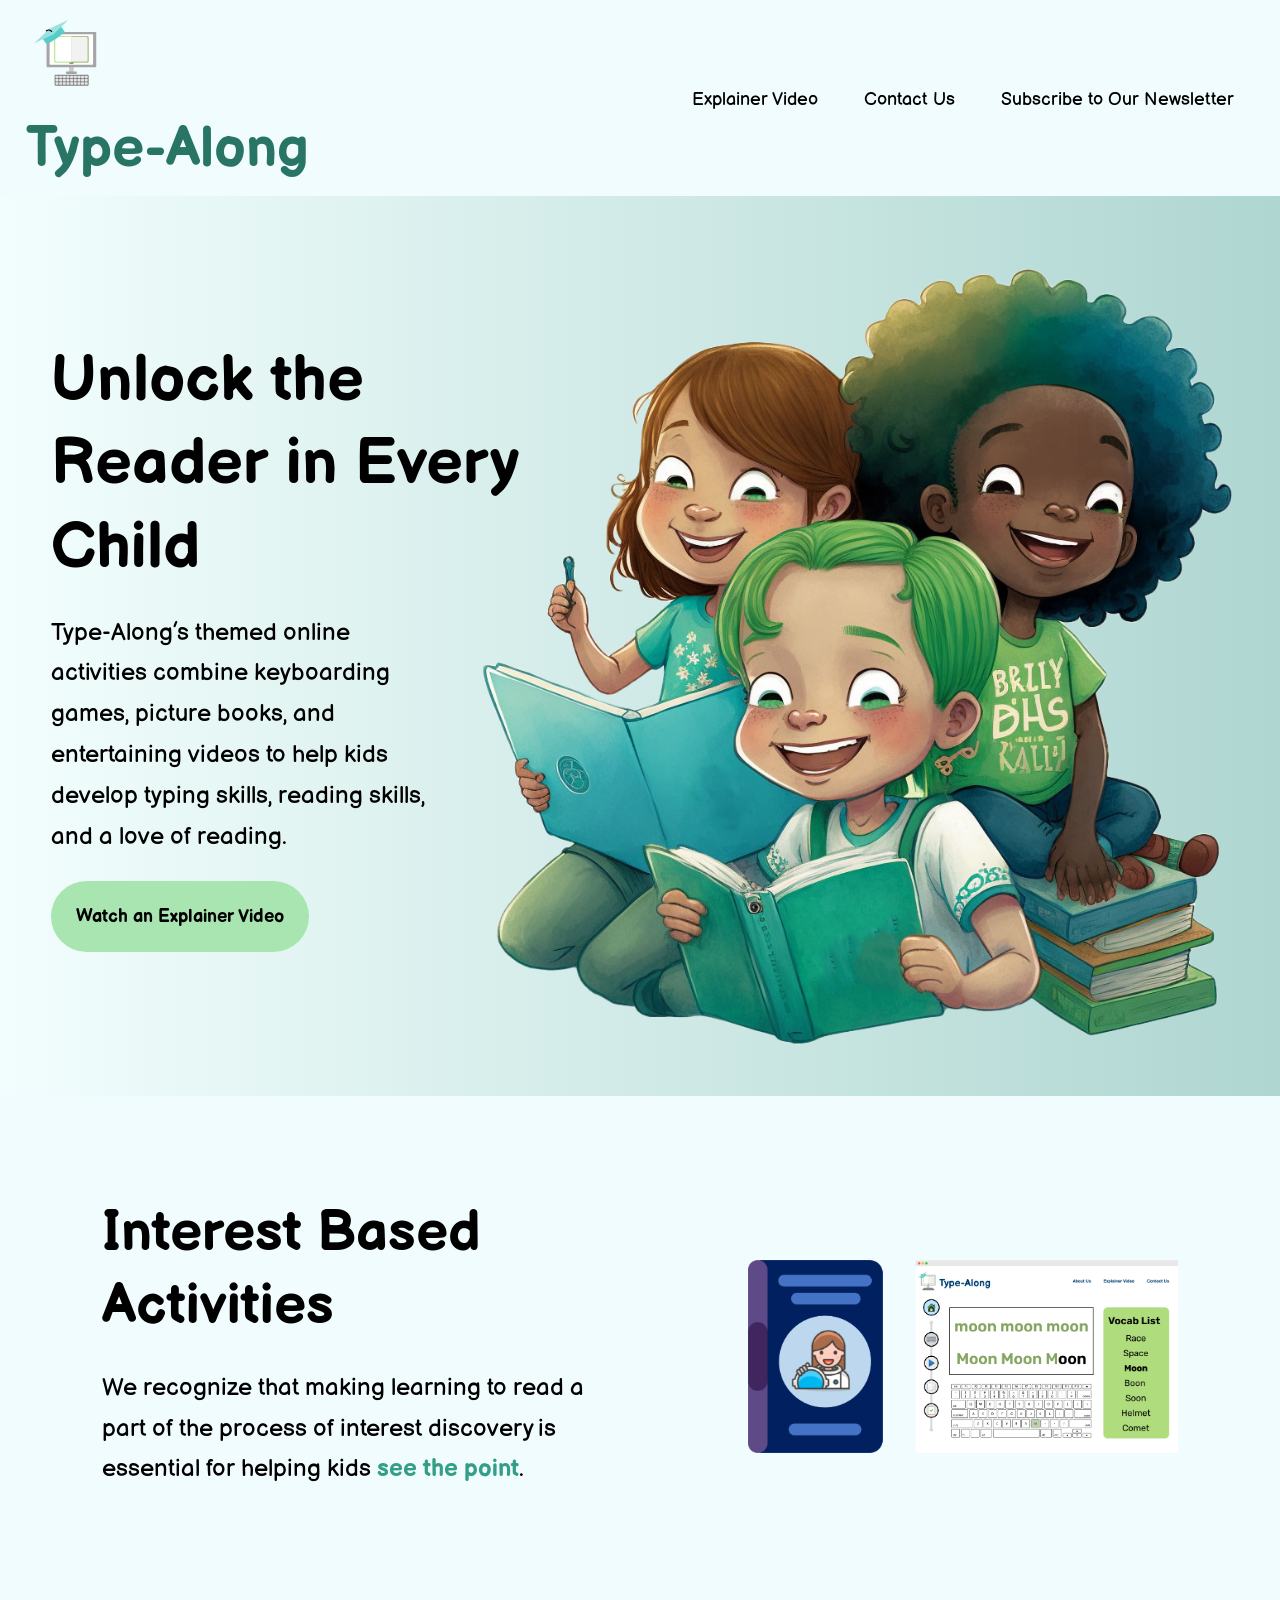
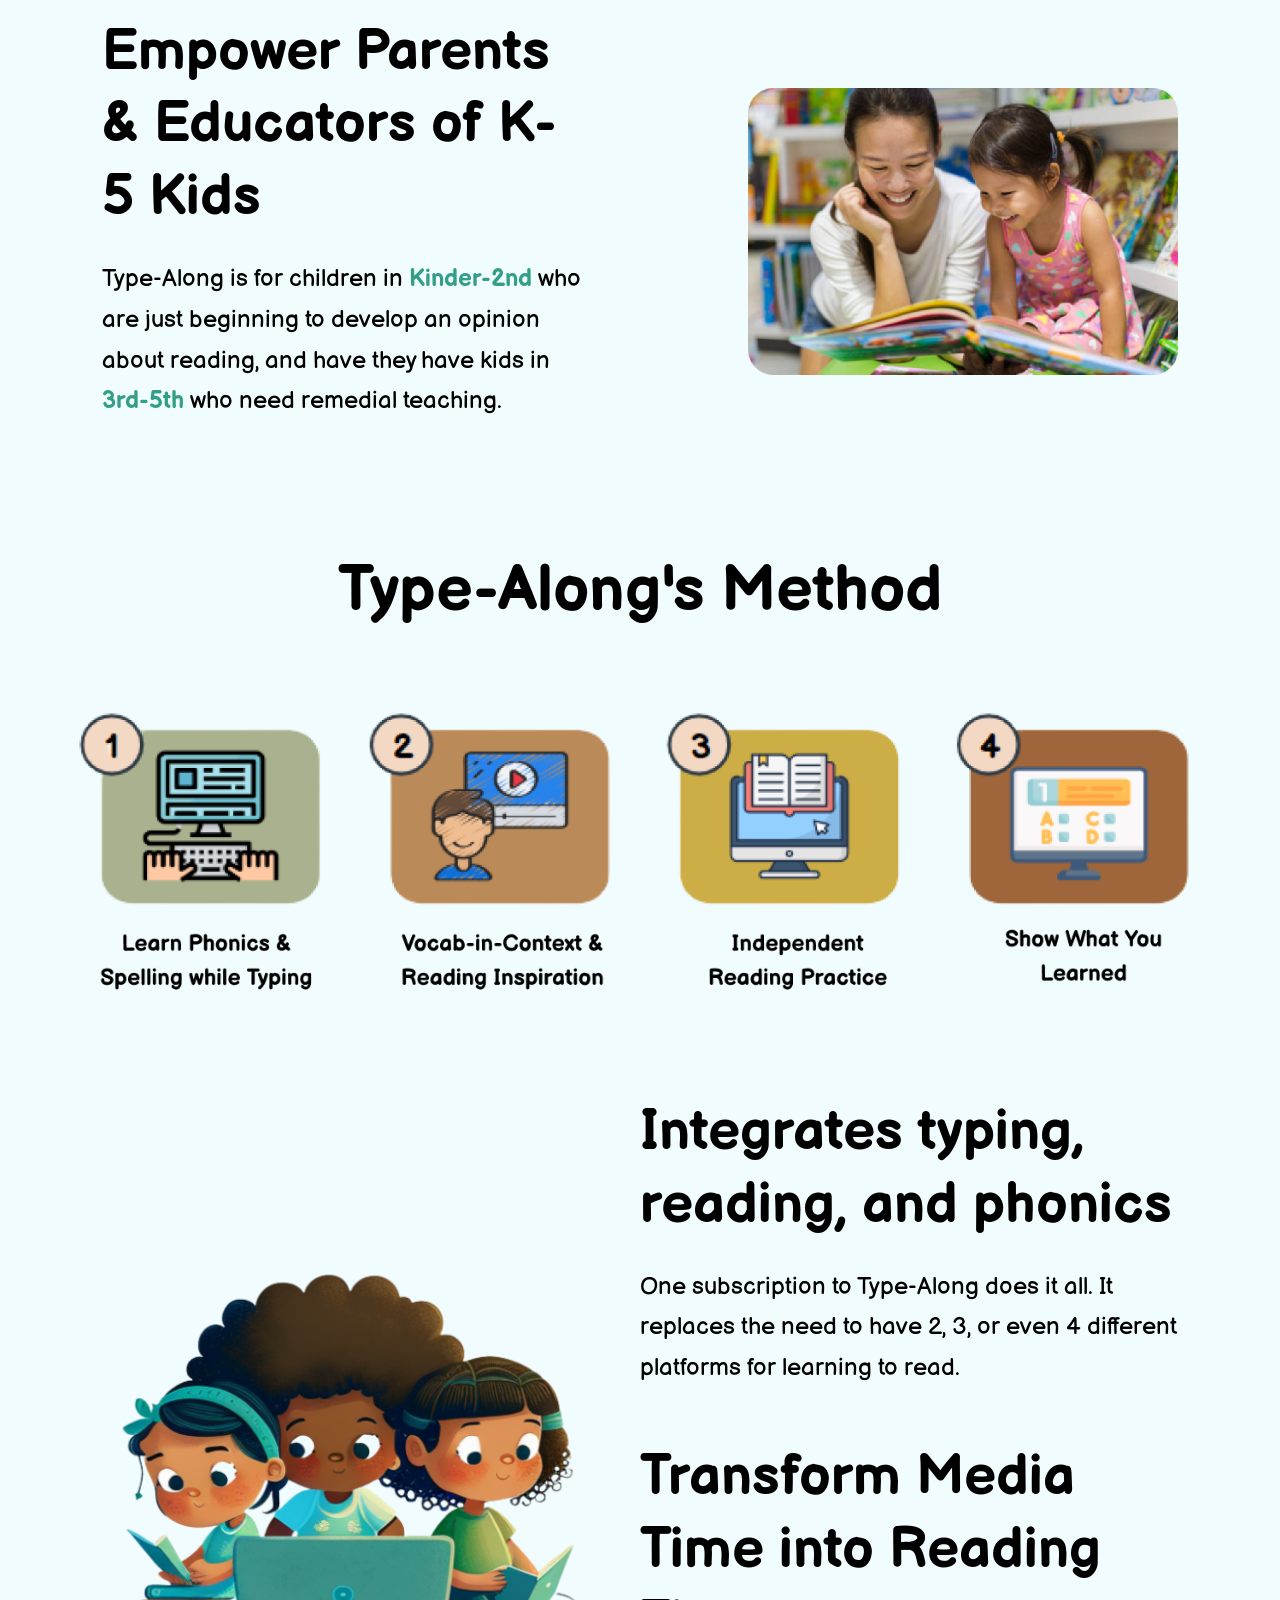
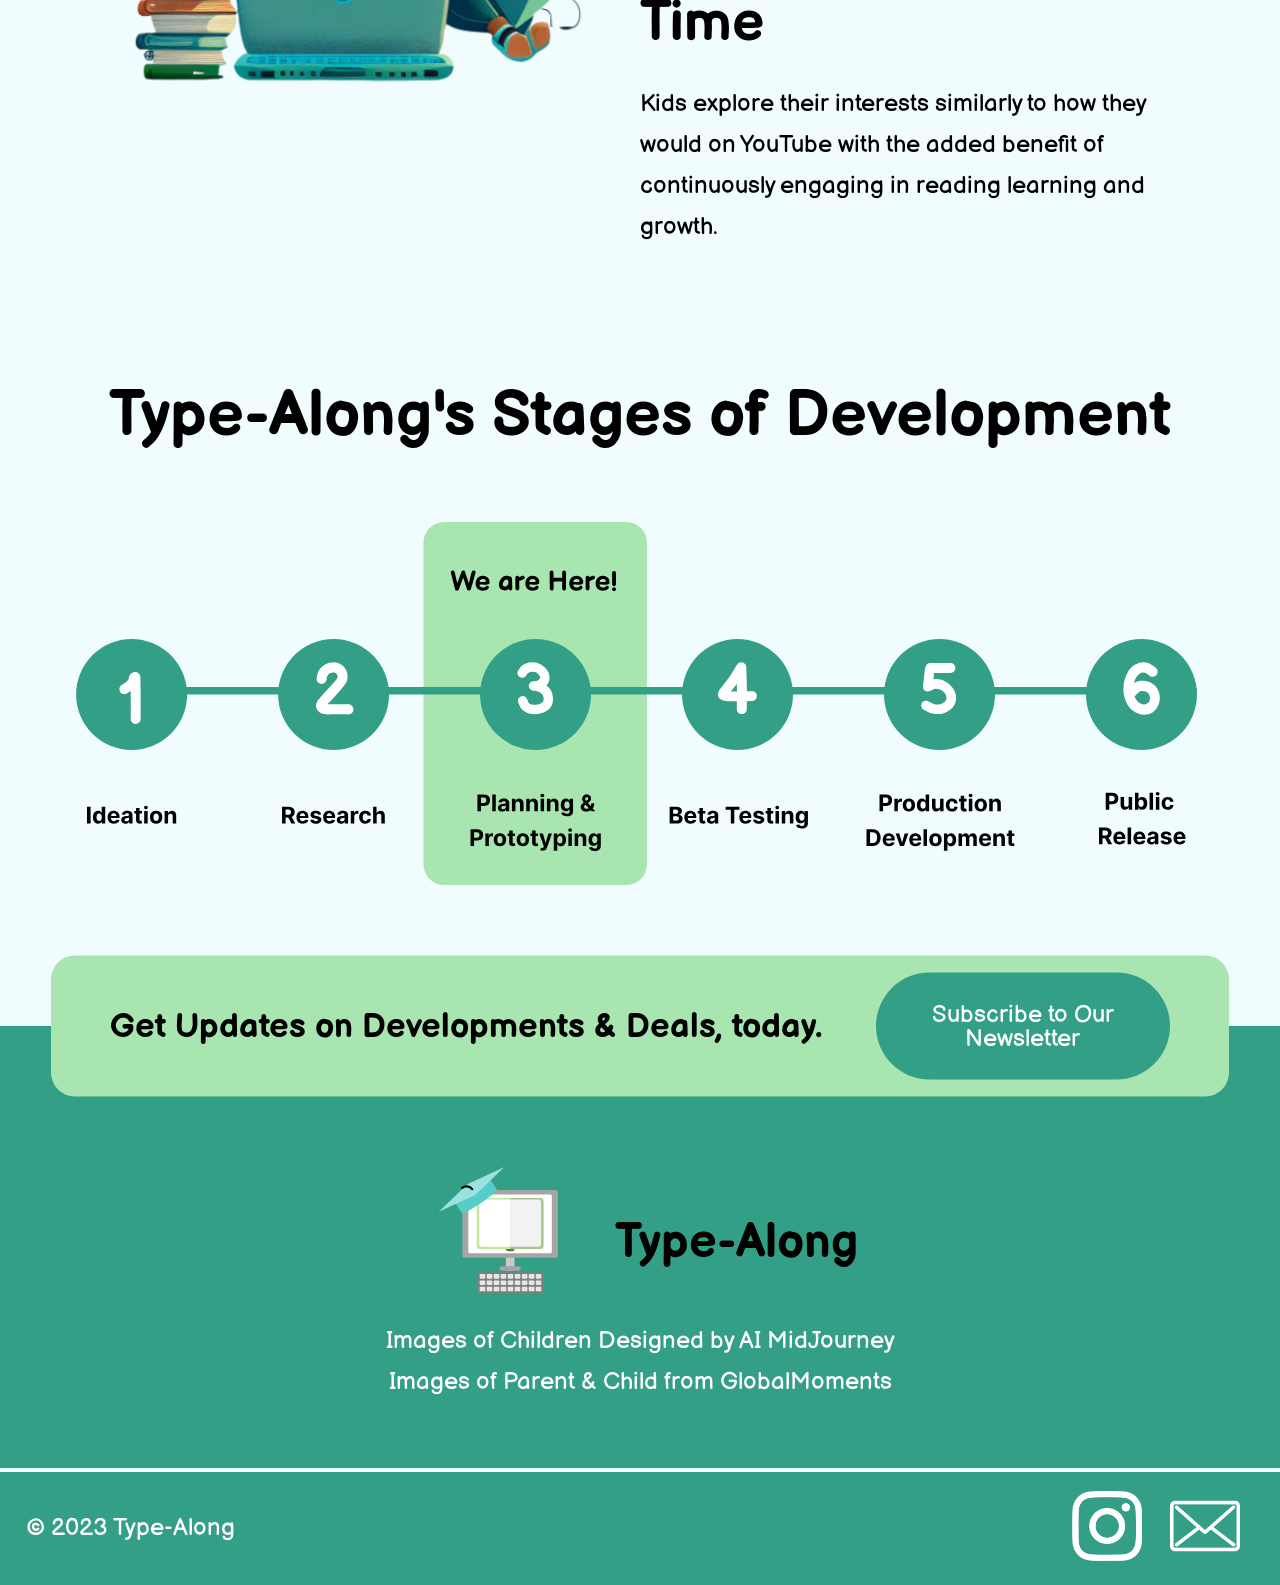
==== commit 1622735b: "Reorganized CSS" ====
--- a/index.html
+++ b/index.html
@@ -1,130 +1,130 @@
-<!DOCTYPE html>
-<html lang="en">
-<head>
-    <meta charset="UTF-8">
-    <meta http-equiv="X-UA-Compatible" content="IE=edge">
-    <meta name="viewport" content="width=device-width, initial-scale=1.0">
-    <title>Document</title>
-    <link rel="stylesheet" href="styles.css">
-</head>
-<body>
-    <header class="nav-bar">
-        <a class="home" href="index.html">
-            <div class="home_btn">
-                <img class="logo_img" src="Images/logo_svg.svg" alt="Type-Along logo" />
-                <h2>Type-Along</h2>
-            </div>
-        </a>
-        <nav>
-            <ul class="nav-links">
-                <li><a href="explainer.html">Explainer Video</a></li>
-                <li><a href="contact.html">Contact Us</a></li>
-                <li><a href="https://docs.google.com/forms/d/e/1FAIpQLSctcEZnoB8sQ0unMjsQLvl2Uapf-1H2CiupHYw-YrL4CzZnbg/viewform"
-                    target="_blank" rel="noopener"">Subscribe to Our Newsletter</a></li>
-            </ul>
-        </nav>
-    </header>
-
-    <main>
-        <div class="text-container">
-            <h1 class="hero-text">Unlock the Reader in Every Child</h1>
-                <p>
-                    Type-Along’s themed online activities combine keyboarding games, picture
-                    books, and entertaining videos to help kids develop typing skills,
-                    reading skills, and a love of reading.
-                </p>
-                <div class="btns">
-                    <a href="explainer.html" class="hero-cta">Watch an Explainer Video</a>
-                </div>
-        </div>
-        <div class="hero-img">
-            <img class="hero-img" src="Images/heroImg.png" alt="Kids reading happily image" />
-        </div>
-    </main>
-
-    <section>
-        <div class="text-container">
-            <h2>Interest Based Activities</h2>
-            <p>We recognize that making learning to read a part of the process of interest discovery is essential for helping kids <span>see the point</span>. </p>
-        </div>
-        <img class="section-img" src="Images/Book+Activity.png" alt="astronaut picture book and typing activity">
-    </section>
-
-    <section>
-        <div class="text-container">
-            <h2>Empower Parents & Educators of K-5 Kids</h2>
-            <p>Type-Along is for children in <span>Kinder-2nd</span> who are just beginning to develop an opinion about reading, and have they have kids in <span>3rd-5th</span> who need remedial teaching. </p>
-        </div>
-        <img class="section-img" src="Images/girlReadingwithMom.png" alt="girlReadingwithMom">
-    </section>
-
-    <div class="sec5">
-        <h1>Type-Along's Method</h1>
-        <img src="Images/LabeledProcess.png" alt="LabeledProcess" style="max-width:100%;margin-left: 5%;margin-right: 5%">
-    </div>
-
-    <section class="sec4">
-        <div class="sec4img">
-            <img class="sec4img" src="Images/kidsReading_noBG.png" alt="Kids Reading" style="max-width: 100%;text-align: center">
-        </div>
-        <div class="sec4text">
-            <h2>Integrates typing, reading, and phonics</h2>
-            <p>One subscription to Type-Along does it all. It replaces the need to have 2, 3, or even 4 different
-                platforms for learning to read.</p>
-            <br>
-            <h2>Transform Media Time into Reading Time</h2>
-            <p>Kids explore their interests similarly to how they would on YouTube with the added benefit of
-                continuously engaging in reading learning and growth.</p>
-        </div>
-    </section>
-
-    <div class="sec5">
-        <h1>Type-Along's Stages of Development</h1>
-        <img src="Images/Dev Stages.svg" alt="Our stages of development and progress."
-            style="margin-left: 5%;margin-right: 5%">
-        <div class="subscribePrompt">
-
-            <div class="sec5text">
-                <b>Get Updates on Developments & Deals, today.</b>
-            </div>
-            <a class="sec5button"
-                href="https://docs.google.com/forms/d/e/1FAIpQLSctcEZnoB8sQ0unMjsQLvl2Uapf-1H2CiupHYw-YrL4CzZnbg/viewform"
-                target="_blank" rel="noopener">
-                <p>Subscribe to Our Newsletter</p>
-            </a>
-        </div>
-
-    </div>
-
-    <footer class="page-footer">
-        <div class="main-footer">
-            <div class="spacer"></div>
-            <div class="footer-logo">
-                <img src="Images/logo_svg.svg" alt="Type-Along Logo" style="width:15%;height:15%;align-self: center;">
-                <h3>Type-Along</h3>
-            </div>
-            <div class="footer-text">
-                <p>Images of Children Designed by AI MidJourney<br>Images of Parent & Child from GlobalMoments</p>
-            </div>
-        </div>
-        <hr style="height: 4px;border:none;background:#F1FCFF;margin:0px;">
-        <div class="footer-trailer">
-            <div class="footer-text">
-                <p>© 2023 Type-Along</p>
-            </div>
-            <div class="footer-outlinks">
-                <!-- stuff we can't use yet
-                <a href="about:blank"><img src="Images/.png" alt="YouTube Logo"></a>
-                <a href="https://www.pinterest.com/typealong/"><img src="Images/.png" alt="Pinterest Logo"></a>
-                <a href="about:blank"><img src="Images/.png" alt="Facebook Logo"></a>
-                
-            -->
-                <a href="https://www.instagram.com/typealong.co/"><img src="Images/Instagram_Glyph_White.png"
-                        alt="Instagram Logo"></a>
-                <a href="mailto:typealong@gmail.com"><img src="Images/email.png" alt="Email Icon"></a>
-            </div>
-        </div>
-    </footer>
-
-</body>
-</html>+<!DOCTYPE html>
+<html lang="en">
+<head>
+    <meta charset="UTF-8">
+    <meta http-equiv="X-UA-Compatible" content="IE=edge">
+    <meta name="viewport" content="width=device-width, initial-scale=1.0">
+    <title>Type-Along</title>
+    <link rel="stylesheet" href="css/styles.css">
+</head>
+<body>
+    <header class="nav-bar">
+        <a class="home" href="index.html">
+            <div class="home_btn">
+                <img class="logo_img" src="Images/logo_svg.svg" alt="Type-Along logo" />
+                <h2>Type-Along</h2>
+            </div>
+        </a>
+        <nav>
+            <ul class="nav-links">
+                <li><a href="explainer.html">Explainer Video</a></li>
+                <li><a href="contact.html">Contact Us</a></li>
+                <li><a href="https://docs.google.com/forms/d/e/1FAIpQLSctcEZnoB8sQ0unMjsQLvl2Uapf-1H2CiupHYw-YrL4CzZnbg/viewform"
+                    target="_blank" rel="noopener"">Subscribe to Our Newsletter</a></li>
+            </ul>
+        </nav>
+    </header>
+
+    <main>
+        <div class="text-container">
+            <h1 class="hero-text">Unlock the Reader in Every Child</h1>
+                <p>
+                    Type-Along’s themed online activities combine keyboarding games, picture
+                    books, and entertaining videos to help kids develop typing skills,
+                    reading skills, and a love of reading.
+                </p>
+                <div class="btns">
+                    <a href="explainer.html" class="hero-cta">Watch an Explainer Video</a>
+                </div>
+        </div>
+        <div class="hero-img">
+            <img class="hero-img" src="Images/heroImg.png" alt="Kids reading happily image" />
+        </div>
+    </main>
+
+    <section>
+        <div class="text-container">
+            <h2>Interest Based Activities</h2>
+            <p>We recognize that making learning to read a part of the process of interest discovery is essential for helping kids <span>see the point</span>. </p>
+        </div>
+        <img class="section-img" src="Images/Book+Activity.png" alt="astronaut picture book and typing activity">
+    </section>
+
+    <section>
+        <div class="text-container">
+            <h2>Empower Parents & Educators of K-5 Kids</h2>
+            <p>Type-Along is for children in <span>Kinder-2nd</span> who are just beginning to develop an opinion about reading, and have they have kids in <span>3rd-5th</span> who need remedial teaching. </p>
+        </div>
+        <img class="section-img" src="Images/girlReadingwithMom.png" alt="girlReadingwithMom">
+    </section>
+
+    <div class="sec5">
+        <h1>Type-Along's Method</h1>
+        <img src="Images/LabeledProcess.png" alt="LabeledProcess" style="max-width:100%;margin-left: 5%;margin-right: 5%">
+    </div>
+
+    <section class="sec4">
+        <div class="sec4img">
+            <img class="sec4img" src="Images/kidsReading_noBG.png" alt="Kids Reading" style="max-width: 100%;text-align: center">
+        </div>
+        <div class="sec4text">
+            <h2>Integrates typing, reading, and phonics</h2>
+            <p>One subscription to Type-Along does it all. It replaces the need to have 2, 3, or even 4 different
+                platforms for learning to read.</p>
+            <br>
+            <h2>Transform Media Time into Reading Time</h2>
+            <p>Kids explore their interests similarly to how they would on YouTube with the added benefit of
+                continuously engaging in reading learning and growth.</p>
+        </div>
+    </section>
+
+    <div class="sec5">
+        <h1>Type-Along's Stages of Development</h1>
+        <img src="Images/Dev Stages.svg" alt="Our stages of development and progress."
+            style="margin-left: 5%;margin-right: 5%">
+        <div class="subscribePrompt">
+
+            <div class="sec5text">
+                <b>Get Updates on Developments & Deals, today.</b>
+            </div>
+            <a class="sec5button"
+                href="https://docs.google.com/forms/d/e/1FAIpQLSctcEZnoB8sQ0unMjsQLvl2Uapf-1H2CiupHYw-YrL4CzZnbg/viewform"
+                target="_blank" rel="noopener">
+                <p>Subscribe to Our Newsletter</p>
+            </a>
+        </div>
+
+    </div>
+
+    <footer class="page-footer">
+        <div class="main-footer">
+            <div class="spacer"></div>
+            <div class="footer-logo">
+                <img src="Images/logo_svg.svg" alt="Type-Along Logo" style="width:15%;height:15%;align-self: center;">
+                <h3>Type-Along</h3>
+            </div>
+            <div class="footer-text">
+                <p>Images of Children Designed by AI MidJourney<br>Images of Parent & Child from GlobalMoments</p>
+            </div>
+        </div>
+        <hr style="height: 4px;border:none;background:#F1FCFF;margin:0px;">
+        <div class="footer-trailer">
+            <div class="footer-text">
+                <p>© 2023 Type-Along</p>
+            </div>
+            <div class="footer-outlinks">
+                <!-- stuff we can't use yet
+                <a href="about:blank"><img src="Images/.png" alt="YouTube Logo"></a>
+                <a href="https://www.pinterest.com/typealong/"><img src="Images/.png" alt="Pinterest Logo"></a>
+                <a href="about:blank"><img src="Images/.png" alt="Facebook Logo"></a>
+                
+            -->
+                <a href="https://www.instagram.com/typealong.co/"><img src="Images/Instagram_Glyph_White.png"
+                        alt="Instagram Logo"></a>
+                <a href="mailto:typealong@gmail.com"><img src="Images/email.png" alt="Email Icon"></a>
+            </div>
+        </div>
+    </footer>
+
+</body>
+</html>
--- a/css/styles.css
+++ b/css/styles.css
@@ -0,0 +1,457 @@
+@import url('https://fonts.googleapis.com/css2?family=Balsamiq+Sans&display=swap');
+
+* {
+    font-family: "Balsamiq Sans", "Arial";
+}
+
+/* ----------------------------------- Elements ----------------------------------- */
+
+body {
+    background-color: #F1FCFF;
+    font-family: 'Balsamiq Sans', 'Arial';
+    font-style: normal;
+    font-size: 24px;
+    margin: 0px;
+}
+
+
+h1, h2 {
+    font-style: normal;
+    font-weight: 700;
+    line-height: 130%;
+    display: flex;
+    align-items: center;
+    margin: 0;
+}
+
+h1 {
+    font-size: 64px;
+}
+
+h2 {
+    font-size: 56px;
+}
+
+p {
+    font-size: 24px;
+    font-weight: 400;
+    line-height: 170%;
+}
+
+header {
+    display: flex;
+    justify-content: space-between;
+    align-items: center;
+    margin: 0px;
+    padding: 1vh 2%;
+    position:relative;
+    background-color: #F1FCFF;
+}
+
+li, a, button {
+    text-decoration: none;
+}
+
+nav {
+    margin: none;
+    padding: none;
+}
+
+main {
+    display: flex;
+    padding: 0% 0% 0% 4%;
+    margin-bottom: 20px;
+    align-items: center;
+    background-image: linear-gradient(to right, #F2FEFD, #AFD6D1);
+    height: 100vh;
+    justify-content: space-between;
+}
+
+section {
+    margin: 8%;
+    display: flex;
+    align-items: center;
+}
+
+span {
+    color: #349F87;
+    font-weight: bold;
+}
+
+/* ----------------------------------- Classes ----------------------------------- */
+
+.home-btn {
+    margin: none;
+    padding: none;
+    cursor: pointer;
+    display: flex;
+    align-items: center;
+}
+
+.home {
+    color: #287565;
+}
+
+.contact-form {
+    display: block;
+    border: none;
+    height: calc(100vh - 30px);
+    width: 100%;
+}
+
+.iframe-container {
+    position: relative;
+    padding-bottom: 56.25%; /* 16:9 */
+    height: 0;
+}
+
+.video-spacer {
+    height: 100vh;
+    max-width: 900px;
+    margin: 0 auto;
+    padding: 1rem;
+}
+
+.video-frame {
+    position: absolute;
+    top: 0;
+    left: 0;
+    width: 100%;
+    height: 100%;
+    border: none;
+}
+
+.nav-links {
+    list-style: none;
+}
+
+.nav-links li {
+    display: inline-block;
+    padding: 0 20px;
+}
+
+.nav-links li a {
+    transition: all 0.3s ease 0s;
+    color: black;
+}
+
+.logo_img {
+    height: 100px;
+}
+
+.hero-text{
+    width: 125%;
+}
+
+.hero-img {
+    width: 100%;
+    float: left;
+}
+
+.text-container {
+    margin-right: auto;
+    width: 55%;
+}
+
+.hero-cta {
+    display: inline-block;
+    color: black;
+    padding: 25px 25px;
+    background: #A8E5B0;
+    border-radius: 100px;
+    font-weight: bold;
+}
+
+.sec4 {
+    display: flex;
+    flex-direction: row;
+    justify-content: center;
+    flex-wrap: nowrap;
+    margin-top: 10vh;
+}
+
+.sec4img {
+    width: 100%;
+    padding-right: 5%;
+    align-self: center;
+}
+
+.sec4text {
+    float: left;
+    max-width: 50%;
+}
+
+.sec5 {
+    display: flex;
+    flex-direction: column;
+    max-width: 100%;
+    text-align: center;
+}
+
+.subscribePrompt {
+    background-color: #A8E5B0;
+    align-self: center;
+    width: 92%;
+    max-height: 100%;
+    border-radius: 24px;
+    display: flex;
+    flex-direction: row;
+    z-index: 1;
+    transform: translateY(50%);
+}
+
+.sec5 > h1 {
+    justify-content: center;
+    margin-bottom: 65px;
+}
+
+.sec5text {
+    max-width: 70%;
+    font-size: 40px;
+    margin-top: 50px;
+    margin-bottom: 50px;
+    margin-left: 5%;
+    margin-right: auto;
+}
+
+.sec5button {
+    background-color: #349F87;
+    align-self: center;
+    color: #FFFFFF;
+    width: 25%;
+    height: 150%;
+    border-radius: 100px;
+    margin-right: 5%;
+    text-decoration: none;
+}
+
+.sec5button > p {
+    margin-left: 5%;
+    margin-right: 5%;
+    line-height: 100%;
+}
+
+.sec5button:hover {
+    background-color: #287565;
+}
+
+footer.page-footer {
+    background-color: #349F87;
+    margin: 0px;
+}
+
+.spacer {
+    height: 120px;
+}
+
+.footer-logo {
+    display: flex;
+    justify-content: center;
+}
+
+.footer-logo > h3 {
+    font-size: 48px;
+    align-self: center;;
+}
+
+.footer-text {
+    color: #FFFFFF;
+}
+
+.main-footer > .footer-text {
+    transform: translateY(-50%);
+    text-align: center;
+}
+
+.footer-trailer {
+    display: flex;
+    flex-direction: row;
+    width: 100%;
+    align-items: center;
+}
+
+.footer-trailer > .footer-text {
+    text-align: left;
+    padding-left: 2%;
+    margin-right: auto;
+}
+
+.footer-outlinks {
+    display: flex;
+    flex-direction: row;
+    align-content: center;
+    align-items: baseline;
+    justify-content: flex-end;
+    padding-top: 5px;
+    padding-bottom: 5px;
+    padding-right: 2%;
+}
+
+.footer-outlinks > a > img {
+    text-align: right;
+    padding: 14px;
+    height: 70px;
+    width: 70px;
+}
+
+.section-img {
+    max-width: 45%;
+    float: right;
+}
+
+@media screen and (max-width: 3000px) {
+    h1 {
+        font-size: 80px;
+    }
+    h2 {
+        font-size: 72px;
+    }
+    p {
+        font-size: 42px;
+    }
+    a {
+        font-size: 34px;
+    }
+    .sec5text {
+        font-size: 62px;
+    }
+    .sec5button > p{
+        margin: 5%;
+    }
+    .text-container {
+        width: 45%;
+        margin-right: auto;
+    }
+}
+
+@media screen and (max-width: 2000px) {
+    h1 {
+        font-size: 72px;
+    }
+    h2 {
+        font-size: 64px;
+    }
+    p {
+        font-size: 34px;
+    }
+    a {
+        font-size: 26px;
+    }
+    .sec5text {
+        font-size: 48px;
+    }
+    .section-img {
+        max-width: 40%;
+    }
+}
+
+@media screen and (max-width: 1500px) {
+    h1 {
+        font-size: 64px;
+    }
+    h2 {
+        font-size: 56px;
+    }
+    p {
+        font-size: 24px;
+    }
+    a {
+        font-size: 18px;
+    }
+    .sec5text {
+        font-size: 34px;
+    }
+    .sec5button > p {
+        margin: 10%;
+    }
+}
+
+/* ----------------------------------- Responsiveness ----------------------------------- */
+
+/*
+@media screen and (max-width:1180px) {
+    h1 {
+        font-size: 56px;
+    }
+    h2 {
+        font-size: 48px;
+    }
+    p {
+        font-size: 18px;
+    }
+    a {
+        font-size: 18px;
+    }
+    .hero-img {
+       height: 80%;
+    }
+
+    .section-img {
+        background-size: contain
+    }
+}
+
+@media screen and (max-width:900px) {
+    h1 {
+        font-size: 36px;
+    }
+    h2 {
+        font-size: 24px;
+    }
+    p {
+        font-size: 16px;
+    }
+    a {
+        font-size: 16px;
+    }
+    .hero-img {
+        height: 60%;
+     }
+}
+
+@media screen and (max-width:600px) {
+    h1 {
+        font-size: 24px;
+        text-align: center;
+    }
+    h2 {
+        font-size: 16px;
+        text-align: center;
+    }
+    p {
+        font-size: 12px;
+        text-align: center;
+    }
+    a {
+        font-size: 12px;
+    }
+    section{ 
+        flex-direction: column;
+        flex-wrap: wrap;
+        justify-content: center;
+    }
+    .logo_img {
+        height: 50px;
+    }
+    .hero-img {
+        height: 45%;
+     }
+}
+
+*/
+
+/* Feel free to reuse this style for section 2 & 3 
+
+.sec3 > h1 {
+    justify-content: center;
+    margin-top: 150px;
+    margin-bottom: 65px;
+}
+
+.sec4 > h1 {
+    justify-content: center;
+    margin-top: 150px;
+    margin-bottom: 65px;
+}
+
+*/
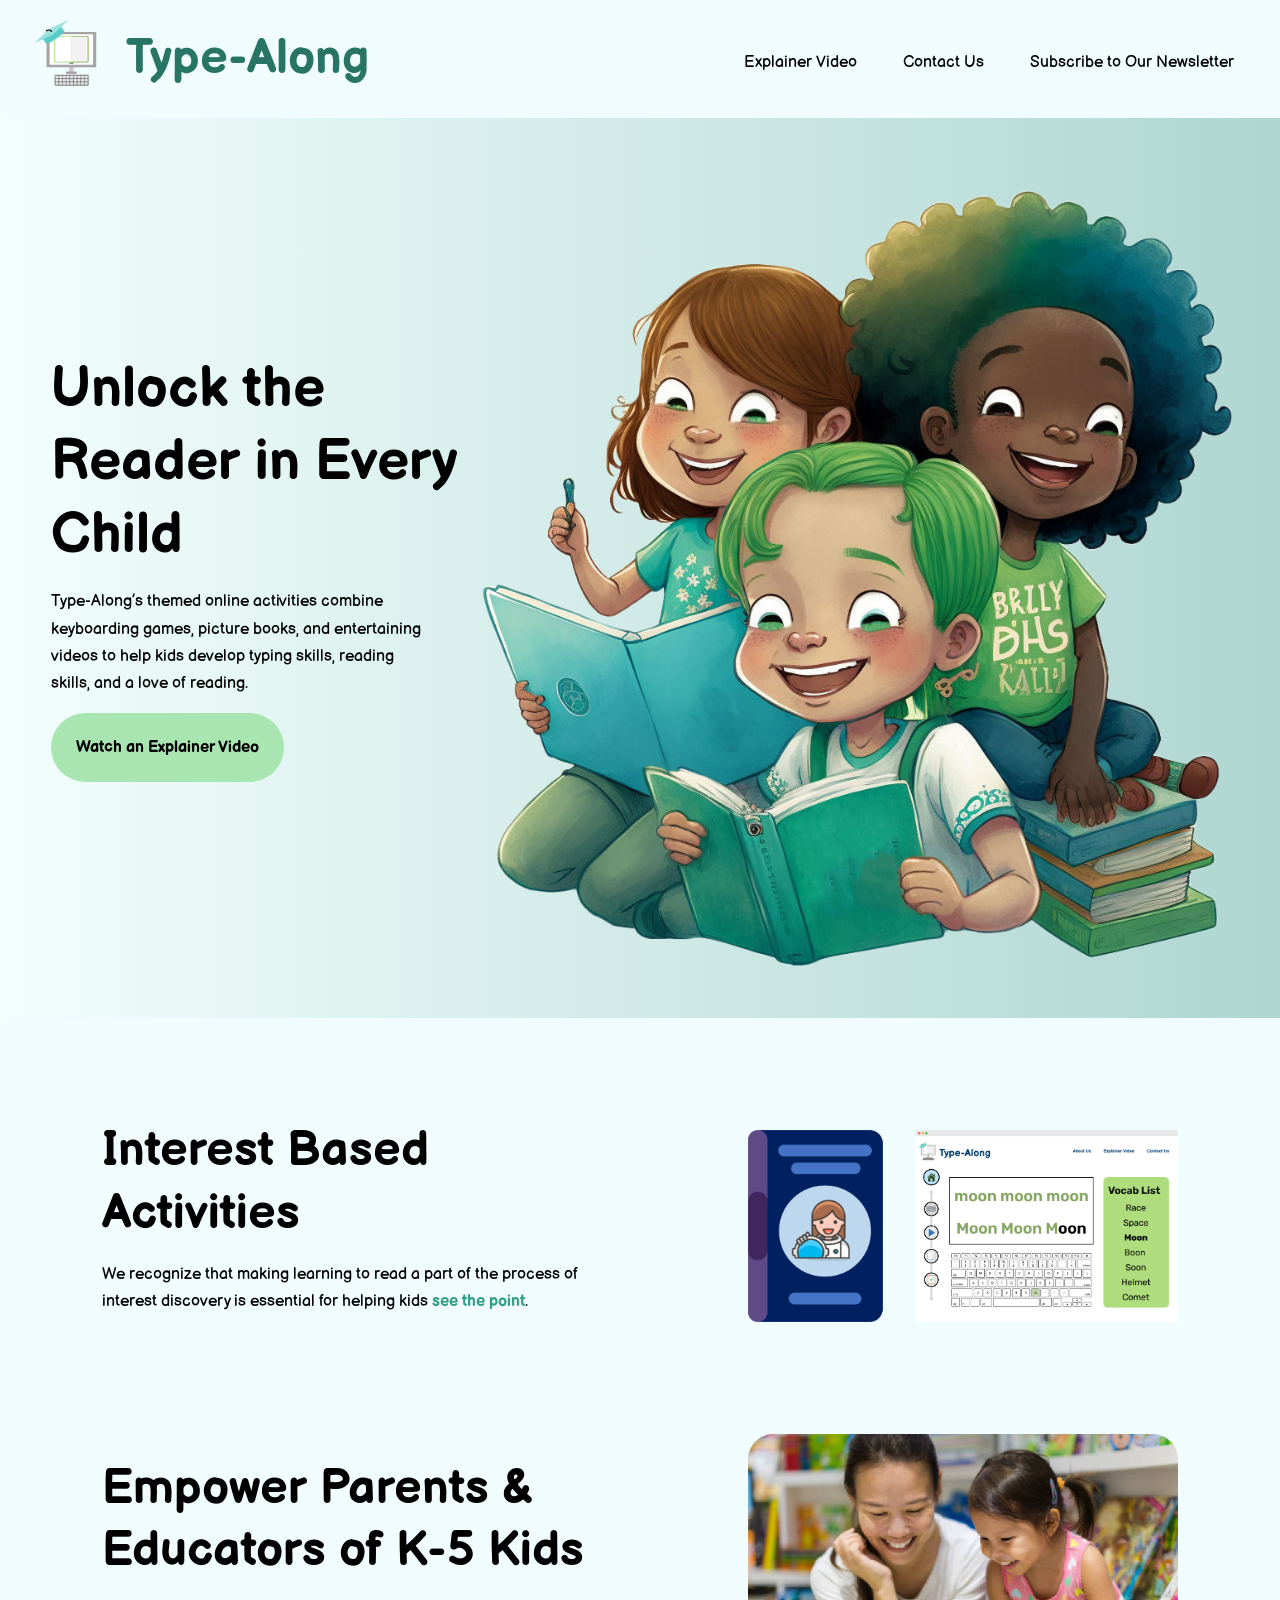
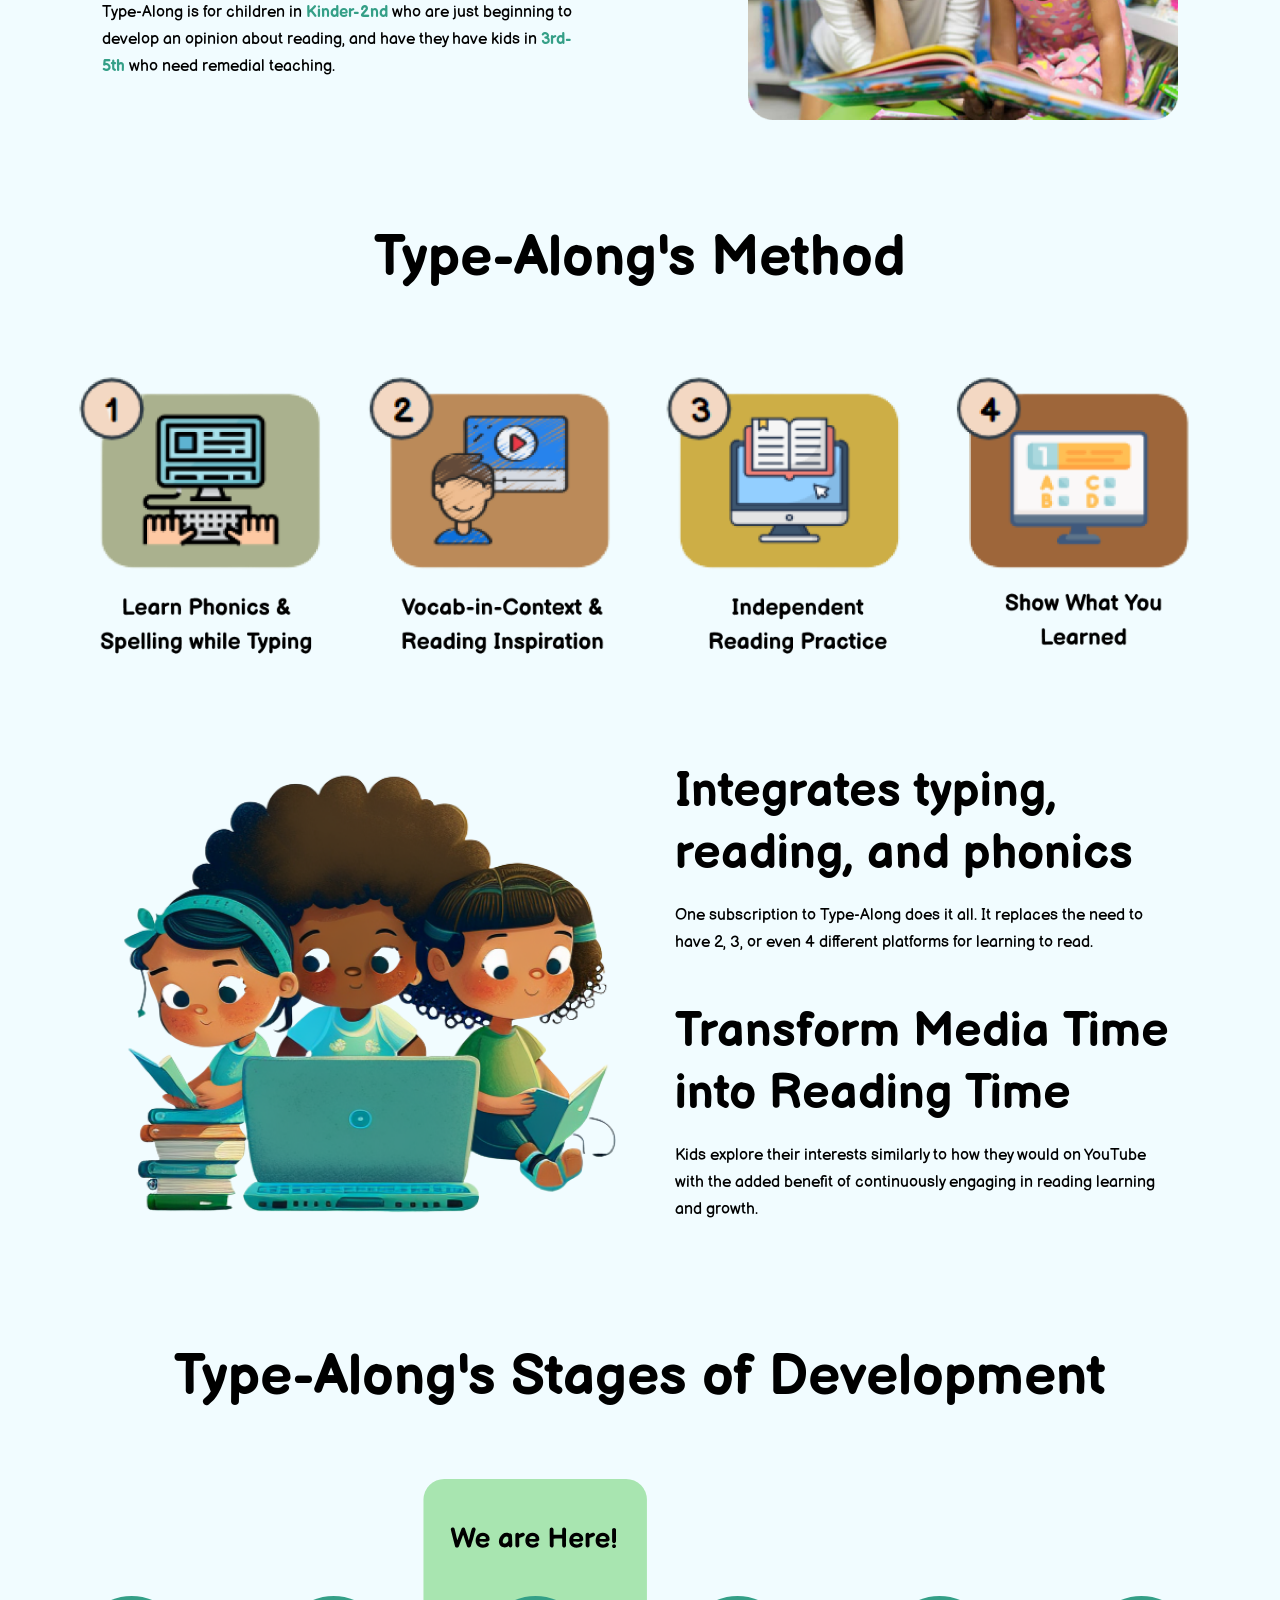
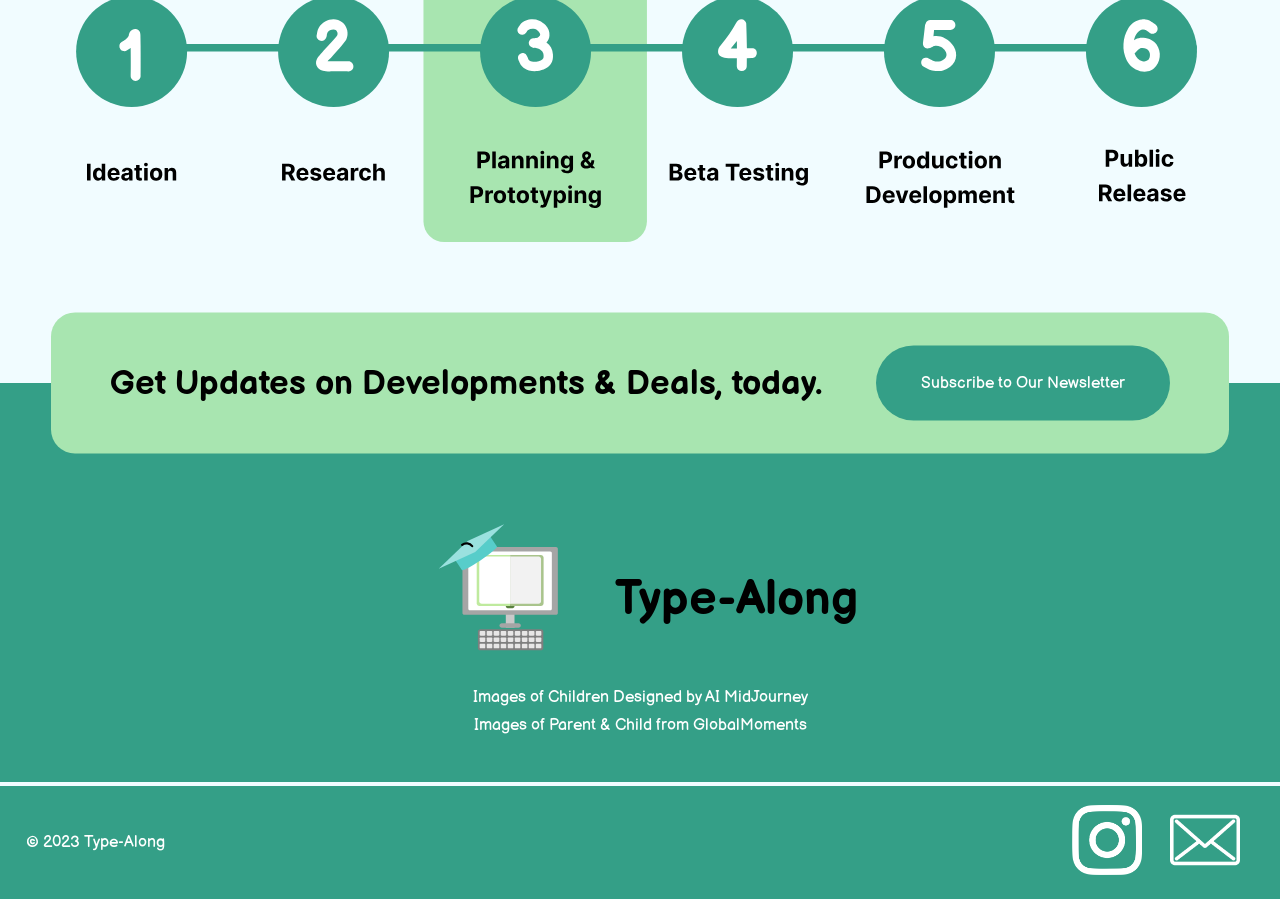
==== commit 12cfcae1: "Changes to be committed: 	deleted:    Images/BG_heroImg.jpeg 	deleted:    Images/kidsReading.jpg 	de" ====
--- a/index.html
+++ b/index.html
@@ -1,130 +1,130 @@
-<!DOCTYPE html>
-<html lang="en">
-<head>
-    <meta charset="UTF-8">
-    <meta http-equiv="X-UA-Compatible" content="IE=edge">
-    <meta name="viewport" content="width=device-width, initial-scale=1.0">
-    <title>Type-Along</title>
-    <link rel="stylesheet" href="css/styles.css">
-</head>
-<body>
-    <header class="nav-bar">
-        <a class="home" href="index.html">
-            <div class="home_btn">
-                <img class="logo_img" src="Images/logo_svg.svg" alt="Type-Along logo" />
-                <h2>Type-Along</h2>
-            </div>
-        </a>
-        <nav>
-            <ul class="nav-links">
-                <li><a href="explainer.html">Explainer Video</a></li>
-                <li><a href="contact.html">Contact Us</a></li>
-                <li><a href="https://docs.google.com/forms/d/e/1FAIpQLSctcEZnoB8sQ0unMjsQLvl2Uapf-1H2CiupHYw-YrL4CzZnbg/viewform"
-                    target="_blank" rel="noopener"">Subscribe to Our Newsletter</a></li>
-            </ul>
-        </nav>
-    </header>
-
-    <main>
-        <div class="text-container">
-            <h1 class="hero-text">Unlock the Reader in Every Child</h1>
-                <p>
-                    Type-Along’s themed online activities combine keyboarding games, picture
-                    books, and entertaining videos to help kids develop typing skills,
-                    reading skills, and a love of reading.
-                </p>
-                <div class="btns">
-                    <a href="explainer.html" class="hero-cta">Watch an Explainer Video</a>
-                </div>
-        </div>
-        <div class="hero-img">
-            <img class="hero-img" src="Images/heroImg.png" alt="Kids reading happily image" />
-        </div>
-    </main>
-
-    <section>
-        <div class="text-container">
-            <h2>Interest Based Activities</h2>
-            <p>We recognize that making learning to read a part of the process of interest discovery is essential for helping kids <span>see the point</span>. </p>
-        </div>
-        <img class="section-img" src="Images/Book+Activity.png" alt="astronaut picture book and typing activity">
-    </section>
-
-    <section>
-        <div class="text-container">
-            <h2>Empower Parents & Educators of K-5 Kids</h2>
-            <p>Type-Along is for children in <span>Kinder-2nd</span> who are just beginning to develop an opinion about reading, and have they have kids in <span>3rd-5th</span> who need remedial teaching. </p>
-        </div>
-        <img class="section-img" src="Images/girlReadingwithMom.png" alt="girlReadingwithMom">
-    </section>
-
-    <div class="sec5">
-        <h1>Type-Along's Method</h1>
-        <img src="Images/LabeledProcess.png" alt="LabeledProcess" style="max-width:100%;margin-left: 5%;margin-right: 5%">
-    </div>
-
-    <section class="sec4">
-        <div class="sec4img">
-            <img class="sec4img" src="Images/kidsReading_noBG.png" alt="Kids Reading" style="max-width: 100%;text-align: center">
-        </div>
-        <div class="sec4text">
-            <h2>Integrates typing, reading, and phonics</h2>
-            <p>One subscription to Type-Along does it all. It replaces the need to have 2, 3, or even 4 different
-                platforms for learning to read.</p>
-            <br>
-            <h2>Transform Media Time into Reading Time</h2>
-            <p>Kids explore their interests similarly to how they would on YouTube with the added benefit of
-                continuously engaging in reading learning and growth.</p>
-        </div>
-    </section>
-
-    <div class="sec5">
-        <h1>Type-Along's Stages of Development</h1>
-        <img src="Images/Dev Stages.svg" alt="Our stages of development and progress."
-            style="margin-left: 5%;margin-right: 5%">
-        <div class="subscribePrompt">
-
-            <div class="sec5text">
-                <b>Get Updates on Developments & Deals, today.</b>
-            </div>
-            <a class="sec5button"
-                href="https://docs.google.com/forms/d/e/1FAIpQLSctcEZnoB8sQ0unMjsQLvl2Uapf-1H2CiupHYw-YrL4CzZnbg/viewform"
-                target="_blank" rel="noopener">
-                <p>Subscribe to Our Newsletter</p>
-            </a>
-        </div>
-
-    </div>
-
-    <footer class="page-footer">
-        <div class="main-footer">
-            <div class="spacer"></div>
-            <div class="footer-logo">
-                <img src="Images/logo_svg.svg" alt="Type-Along Logo" style="width:15%;height:15%;align-self: center;">
-                <h3>Type-Along</h3>
-            </div>
-            <div class="footer-text">
-                <p>Images of Children Designed by AI MidJourney<br>Images of Parent & Child from GlobalMoments</p>
-            </div>
-        </div>
-        <hr style="height: 4px;border:none;background:#F1FCFF;margin:0px;">
-        <div class="footer-trailer">
-            <div class="footer-text">
-                <p>© 2023 Type-Along</p>
-            </div>
-            <div class="footer-outlinks">
-                <!-- stuff we can't use yet
-                <a href="about:blank"><img src="Images/.png" alt="YouTube Logo"></a>
-                <a href="https://www.pinterest.com/typealong/"><img src="Images/.png" alt="Pinterest Logo"></a>
-                <a href="about:blank"><img src="Images/.png" alt="Facebook Logo"></a>
-                
-            -->
-                <a href="https://www.instagram.com/typealong.co/"><img src="Images/Instagram_Glyph_White.png"
-                        alt="Instagram Logo"></a>
-                <a href="mailto:typealong@gmail.com"><img src="Images/email.png" alt="Email Icon"></a>
-            </div>
-        </div>
-    </footer>
-
-</body>
-</html>
+<!DOCTYPE html>
+<html lang="en">
+<head>
+    <meta charset="UTF-8">
+    <meta http-equiv="X-UA-Compatible" content="IE=edge">
+    <meta name="viewport" content="width=device-width, initial-scale=1.0">
+    <title>Type-Along</title>
+    <link rel="stylesheet" href="styles.css">
+</head>
+<body>
+    <header class="nav-bar">
+        <a class="home" href="index.html">
+            <div class="home_btn">
+                <img class="logo_img" src="Images/logo_svg.svg" alt="Type-Along logo" />
+                <h2>Type-Along</h2>
+            </div>
+        </a>
+        <nav>
+            <ul class="nav-links">
+                <li><a href="explainer.html">Explainer Video</a></li>
+                <li><a href="contact.html">Contact Us</a></li>
+                <li><a href="https://docs.google.com/forms/d/e/1FAIpQLSctcEZnoB8sQ0unMjsQLvl2Uapf-1H2CiupHYw-YrL4CzZnbg/viewform"
+                    target="_blank" rel="noopener"">Subscribe to Our Newsletter</a></li>
+            </ul>
+        </nav>
+    </header>
+
+    <main>
+        <div class="text-container">
+            <h1 class="hero-text">Unlock the Reader in Every Child</h1>
+                <p>
+                    Type-Along’s themed online activities combine keyboarding games, picture
+                    books, and entertaining videos to help kids develop typing skills,
+                    reading skills, and a love of reading.
+                </p>
+                <div class="btns">
+                    <a href="explainer.html" class="hero-cta">Watch an Explainer Video</a>
+                </div>
+        </div>
+        <div class="hero-img">
+            <img class="hero-img" src="Images/heroImg.png" alt="Kids reading happily image" />
+        </div>
+    </main>
+
+    <section>
+        <div class="text-container">
+            <h2>Interest Based Activities</h2>
+            <p>We recognize that making learning to read a part of the process of interest discovery is essential for helping kids <span>see the point</span>. </p>
+        </div>
+        <img class="section-img" src="Images/Book+Activity.png" alt="astronaut picture book and typing activity">
+    </section>
+
+    <section>
+        <div class="text-container">
+            <h2>Empower Parents & Educators of K-5 Kids</h2>
+            <p>Type-Along is for children in <span>Kinder-2nd</span> who are just beginning to develop an opinion about reading, and have they have kids in <span>3rd-5th</span> who need remedial teaching. </p>
+        </div>
+        <img class="section-img" src="Images/girlReadingwithMom.png" alt="girlReadingwithMom">
+    </section>
+
+    <div class="sec5">
+        <h1>Type-Along's Method</h1>
+        <img src="Images/LabeledProcess.png" alt="LabeledProcess" style="max-width:100%;margin-left: 5%;margin-right: 5%">
+    </div>
+
+    <section class="sec4">
+        <div class="sec4img">
+            <img class="sec4img" src="Images/kidsReading_noBG.png" alt="Kids Reading" style="max-width: 100%;text-align: center">
+        </div>
+        <div class="sec4text">
+            <h2>Integrates typing, reading, and phonics</h2>
+            <p>One subscription to Type-Along does it all. It replaces the need to have 2, 3, or even 4 different
+                platforms for learning to read.</p>
+            <br>
+            <h2>Transform Media Time into Reading Time</h2>
+            <p>Kids explore their interests similarly to how they would on YouTube with the added benefit of
+                continuously engaging in reading learning and growth.</p>
+        </div>
+    </section>
+
+    <div class="sec5">
+        <h1>Type-Along's Stages of Development</h1>
+        <img src="Images/Dev Stages.svg" alt="Our stages of development and progress."
+            style="margin-left: 5%;margin-right: 5%">
+        <div class="subscribePrompt">
+
+            <div class="sec5text">
+                <b>Get Updates on Developments & Deals, today.</b>
+            </div>
+            <a class="sec5button"
+                href="https://docs.google.com/forms/d/e/1FAIpQLSctcEZnoB8sQ0unMjsQLvl2Uapf-1H2CiupHYw-YrL4CzZnbg/viewform"
+                target="_blank" rel="noopener">
+                <p>Subscribe to Our Newsletter</p>
+            </a>
+        </div>
+
+    </div>
+
+    <footer class="page-footer">
+        <div class="main-footer">
+            <div class="spacer"></div>
+            <div class="footer-logo">
+                <img src="Images/logo_svg.svg" alt="Type-Along Logo" style="width:15%;height:15%;align-self: center;">
+                <h3>Type-Along</h3>
+            </div>
+            <div class="footer-text">
+                <p>Images of Children Designed by AI MidJourney<br>Images of Parent & Child from GlobalMoments</p>
+            </div>
+        </div>
+        <hr style="height: 4px;border:none;background:#F1FCFF;margin:0px;">
+        <div class="footer-trailer">
+            <div class="footer-text">
+                <p>© 2023 Type-Along</p>
+            </div>
+            <div class="footer-outlinks">
+                <!-- stuff we can't use yet
+                <a href="about:blank"><img src="Images/.png" alt="YouTube Logo"></a>
+                <a href="https://www.pinterest.com/typealong/"><img src="Images/.png" alt="Pinterest Logo"></a>
+                <a href="about:blank"><img src="Images/.png" alt="Facebook Logo"></a>
+                
+            -->
+                <a href="https://www.instagram.com/typealong.co/"><img src="Images/Instagram_Glyph_White.png"
+                        alt="Instagram Logo"></a>
+                <a href="mailto:typealong@gmail.com"><img src="Images/email.png" alt="Email Icon"></a>
+            </div>
+        </div>
+    </footer>
+
+</body>
+</html>
--- a/styles.css
+++ b/styles.css
@@ -0,0 +1,457 @@
+@import url('https://fonts.googleapis.com/css2?family=Balsamiq+Sans&display=swap');
+
+* {
+    font-family: "Balsamiq Sans", "Arial";
+}
+
+body {
+    background-color: #F1FCFF;
+    font-family: 'Balsamiq Sans', 'Arial';
+    font-style: normal;
+    font-size: 24px;
+    margin: 0px;
+}
+
+
+h1 {
+    font-style: normal;
+    font-weight: 700;
+    font-size: 56px;
+    line-height: 130%;
+    display: flex;
+    align-items: center;
+    margin: 0;
+}
+
+h2 {
+    font-style: normal;
+    font-weight: 700;
+    font-size: 48px;
+    line-height: 130%;
+    display: flex;
+    align-items: center;
+    margin: 0;
+}
+
+p {
+    font-size: 24px;
+    font-weight: 400;
+    line-height: 170%;
+}
+
+header {
+    display: flex;
+    justify-content: space-between;
+    align-items: center;
+    margin: 0px;
+    padding: 1vh 2%;
+    position:relative;
+    background-color: #F1FCFF;
+}
+
+.home {
+    color: #287565;
+}
+
+li, a, button {
+    text-decoration: none;
+}
+
+nav, .home-btn {
+    margin: none;
+    padding: none;
+}
+
+
+.contact-form {
+    display: block;
+    border: none;
+    height: calc(100vh - 30px);
+    width: 100%;
+}
+
+.iframe-container {
+    position: relative;
+    padding-bottom: 56.25%; /* 16:9 */
+    height: 0;
+}
+
+.video-spacer {
+    height: 100vh;
+    max-width: 900px;
+    margin: 0 auto;
+    padding: 1rem;
+}
+
+.video-frame {
+    position: absolute;
+    top: 0;
+    left: 0;
+    width: 100%;
+    height: 100%;
+    border: none;
+}
+
+.nav-links {
+    list-style: none;
+}
+
+.nav-links li {
+    display: inline-block;
+    padding: 0 20px;
+}
+
+.nav-links li a {
+    transition: all 0.3s ease 0s;
+    color: black;
+}
+
+.logo_img{
+    height: 100px;
+}
+
+.home_btn {
+    cursor: pointer;
+    display: flex;
+    align-items: center;
+}
+
+main {
+    display: flex;
+    padding: 0% 0% 0% 4%;
+    margin-bottom: 20px;
+    align-items: center;
+    background-image: linear-gradient(to right, #F2FEFD, #AFD6D1);
+    height: 100vh;
+    justify-content: space-between;
+}
+
+.hero-text{
+    width: 125%;
+}
+
+.hero-img {
+    width: 100%;
+    float: left;
+}
+
+.text-container{
+    margin-right: auto;
+
+    width: 55%;
+
+}
+
+.hero-cta {
+    display: inline-block;
+    color: black;
+    padding: 25px 25px;
+    background: #A8E5B0;
+    border-radius: 100px;
+    font-weight: bold;
+}
+
+section {
+    margin: 8%;
+    display: flex;
+    align-items: center;
+}
+
+span {
+    color: #349F87;
+    font-weight: bold;
+}
+
+.sec4 {
+    display: flex;
+    flex-direction: row;
+    justify-content: center;
+    flex-wrap: nowrap;
+    margin-top: 10vh;
+}
+
+.sec4img {
+    width: 100%;
+    padding-right: 5%;
+    align-self: center;
+}
+
+.sec4text {
+    float: left;
+    max-width: 50%;
+}
+
+.sec5 {
+    display: flex;
+    flex-direction: column;
+    max-width: 100%;
+    text-align: center;
+}
+
+.subscribePrompt {
+    background-color: #A8E5B0;
+    align-self: center;
+    width: 92%;
+    max-height: 100%;
+    border-radius: 24px;
+    display: flex;
+    flex-direction: row;
+    z-index: 1;
+    transform: translateY(50%);
+}
+
+.sec5 > h1 {
+    justify-content: center;
+    margin-bottom: 65px;
+}
+
+.sec5text {
+    max-width: 70%;
+    font-size: 40px;
+    margin-top: 50px;
+    margin-bottom: 50px;
+    margin-left: 5%;
+    margin-right: auto;
+}
+
+.sec5button {
+    background-color: #349F87;
+    align-self: center;
+    color: #FFFFFF;
+    width: 25%;
+    height: 150%;
+    border-radius: 100px;
+    margin-right: 5%;
+    text-decoration: none;
+}
+
+.sec5button > p {
+    margin-left: 5%;
+    margin-right: 5%;
+    line-height: 100%;
+}
+
+.sec5button:hover {
+    background-color: #287565;
+}
+
+footer.page-footer {
+    background-color: #349F87;
+    margin: 0px;
+}
+
+.spacer {
+    height: 120px;
+}
+
+.footer-logo {
+    display: flex;
+    justify-content: center;
+}
+
+.footer-logo > h3 {
+    font-size: 48px;
+    align-self: center;;
+}
+
+.footer-text {
+    color: #FFFFFF;
+}
+
+.main-footer > .footer-text {
+    transform: translateY(-50%);
+    text-align: center;
+}
+
+.footer-trailer {
+    display: flex;
+    flex-direction: row;
+    width: 100%;
+    align-items: center;
+}
+
+.footer-trailer > .footer-text {
+    text-align: left;
+    padding-left: 2%;
+    margin-right: auto;
+}
+
+.footer-outlinks {
+    display: flex;
+    flex-direction: row;
+    align-content: center;
+    align-items: baseline;
+    justify-content: flex-end;
+    padding-top: 5px;
+    padding-bottom: 5px;
+    padding-right: 2%;
+}
+
+.footer-outlinks > a > img {
+    text-align: right;
+    padding: 14px;
+    height: 70px;
+    width: 70px;
+}
+
+.section-img {
+    max-width: 45%;
+    float: right;
+}
+
+@media screen and (max-width: 3000px) {
+    h1 {
+        font-size: 80px;
+    }
+    h2 {
+        font-size: 72px;
+    }
+    p {
+        font-size: 42px;
+    }
+    a {
+        font-size: 34px;
+    }
+    .sec5text {
+        font-size: 62px;
+    }
+    .sec5button > p{
+        margin: 5%;
+    }
+    .text-container {
+        width: 45%;
+        margin-right: auto;
+    }
+}
+
+
+@media screen and (max-width: 2000px) {
+    h1 {
+        font-size: 56px;
+    }
+    h2 {
+        font-size: 48px;
+    }
+    p {
+        font-size: 28px;
+    }
+    a {
+        font-size: 28px;
+    }
+    .sec5text {
+        font-size: 48px;
+    }
+    .section-img {
+        max-width: 40%;
+    }
+}
+
+
+@media screen and (max-width: 1500px) {
+    h1 {
+        font-size: 56px;
+    }
+    h2 {
+        font-size: 48px;
+    }
+    p {
+        font-size: 16px;
+    }
+    a {
+        font-size: 16px;
+    }
+    .sec5text {
+        font-size: 34px;
+    }
+    .sec5button > p {
+        margin: 10%;
+    }
+}
+
+/*
+@media screen and (max-width:1180px) {
+    h1 {
+        font-size: 56px;
+    }
+    h2 {
+        font-size: 48px;
+    }
+    p {
+        font-size: 18px;
+    }
+    a {
+        font-size: 18px;
+    }
+    .hero-img {
+       height: 80%;
+    }
+
+    .section-img {
+        background-size: contain
+    }
+}
+
+@media screen and (max-width:900px) {
+    h1 {
+        font-size: 36px;
+    }
+    h2 {
+        font-size: 24px;
+    }
+    p {
+        font-size: 16px;
+    }
+    a {
+        font-size: 16px;
+    }
+    .hero-img {
+        height: 60%;
+     }
+}
+
+@media screen and (max-width:600px) {
+    h1 {
+        font-size: 24px;
+        text-align: center;
+    }
+    h2 {
+        font-size: 16px;
+        text-align: center;
+    }
+    p {
+        font-size: 12px;
+        text-align: center;
+    }
+    a {
+        font-size: 12px;
+    }
+    section{ 
+        flex-direction: column;
+        flex-wrap: wrap;
+        justify-content: center;
+    }
+    .logo_img {
+        height: 50px;
+    }
+    .hero-img {
+        height: 45%;
+     }
+}
+
+*/
+
+/* Feel free to reuse this style for section 2 & 3 
+
+.sec3 > h1 {
+    justify-content: center;
+    margin-top: 150px;
+    margin-bottom: 65px;
+}
+
+.sec4 > h1 {
+    justify-content: center;
+    margin-top: 150px;
+    margin-bottom: 65px;
+}
+
+*/
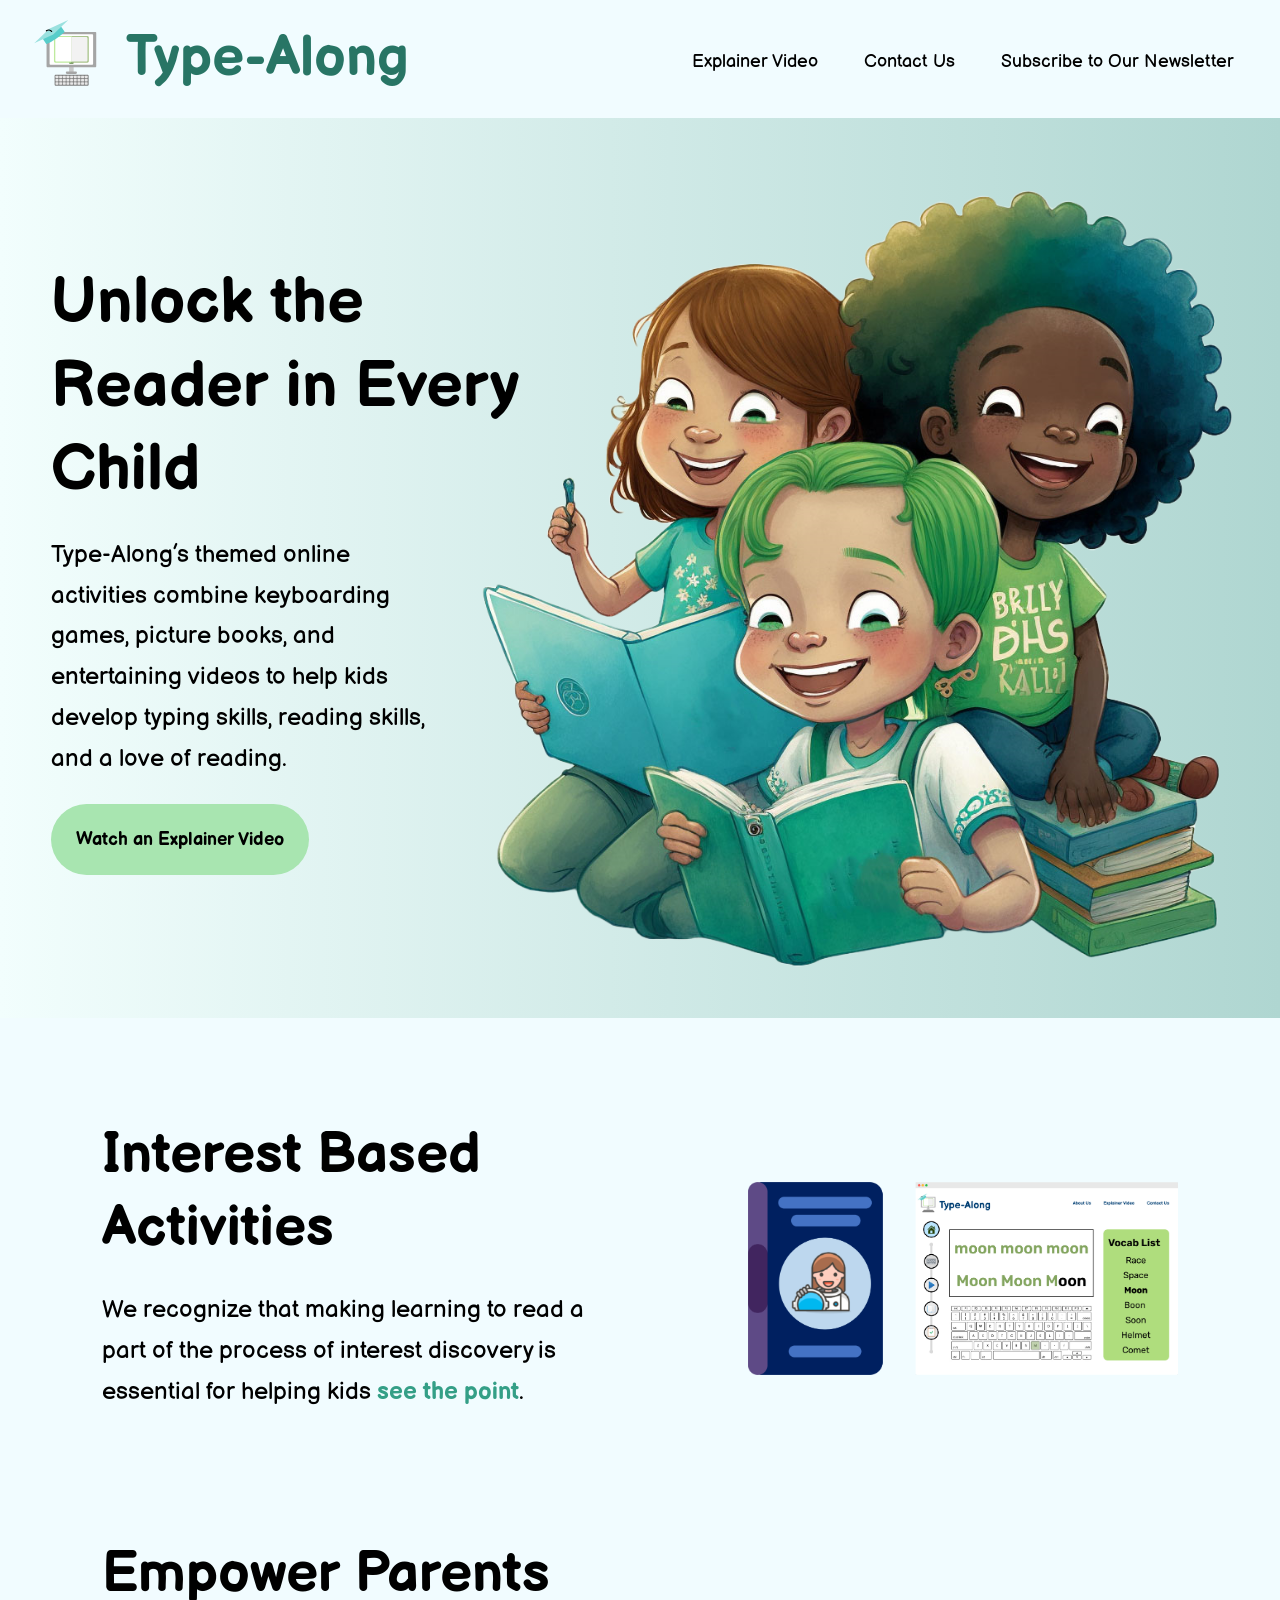
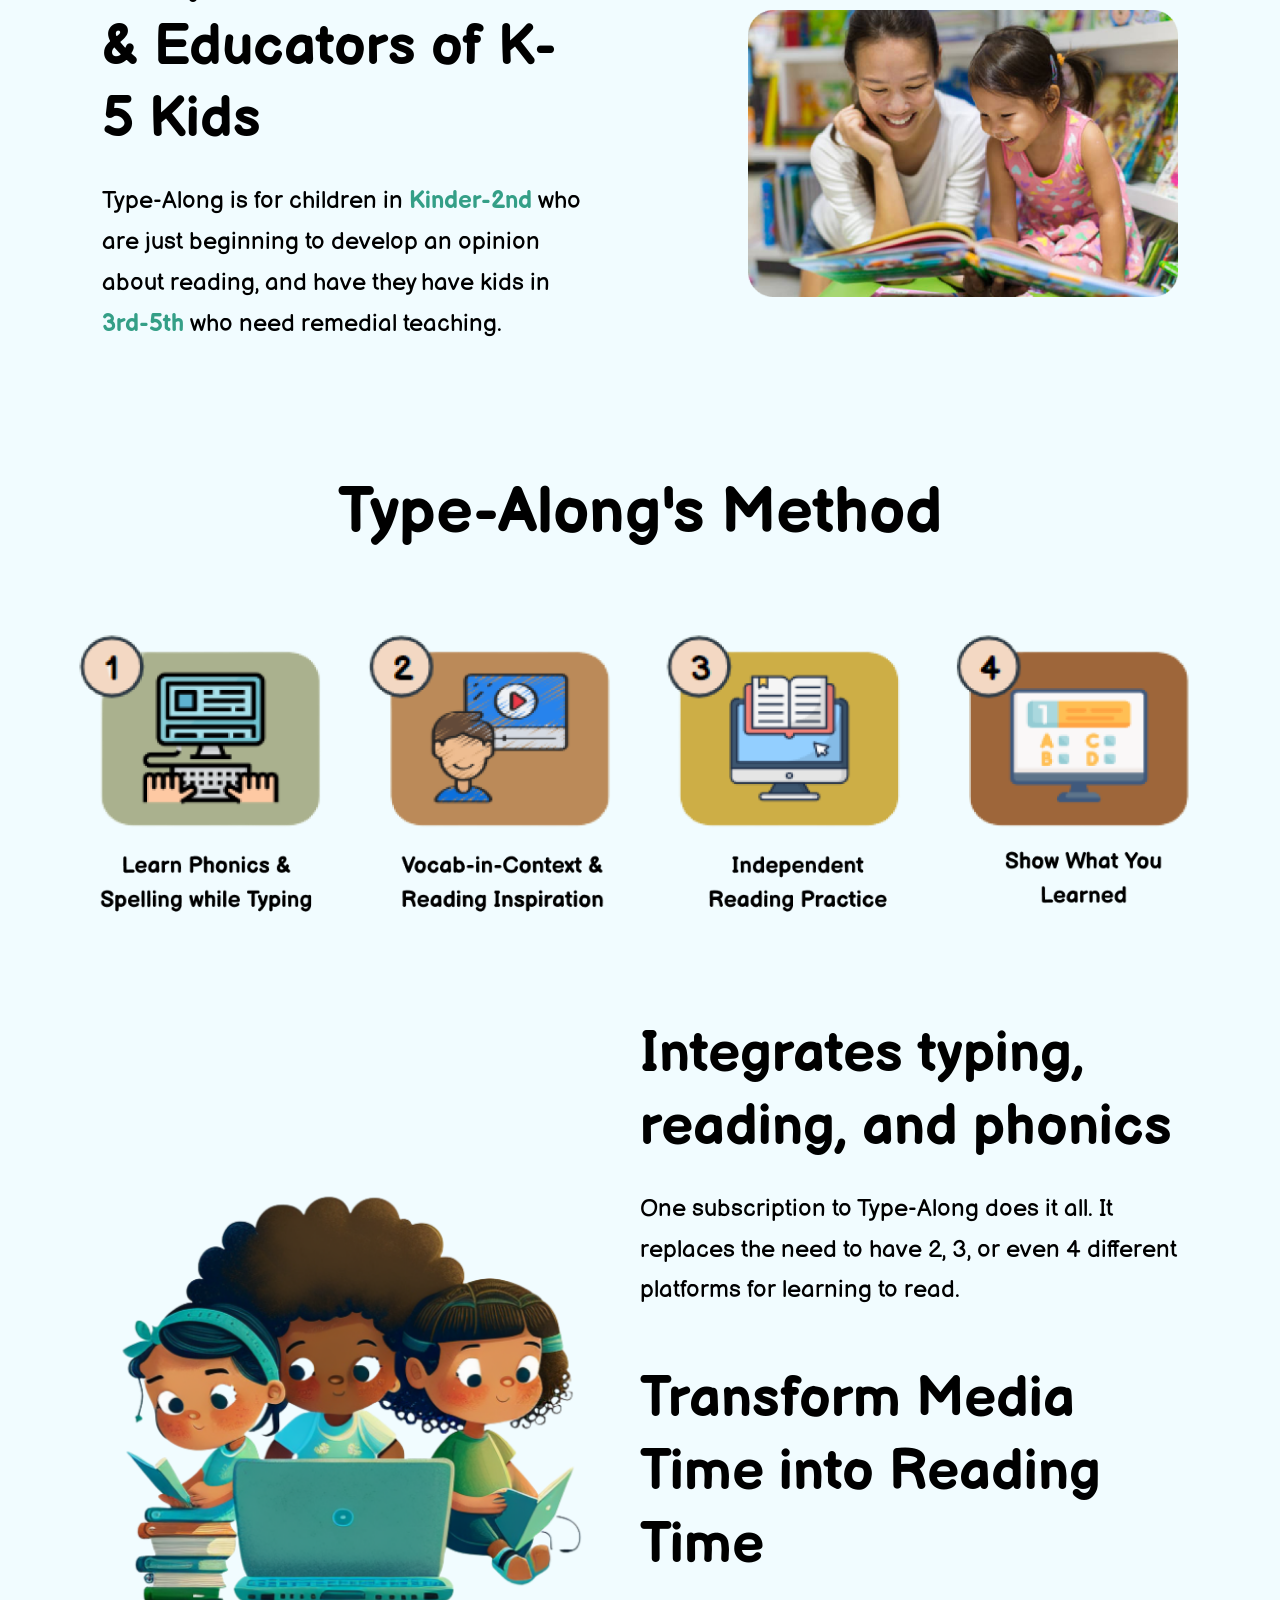
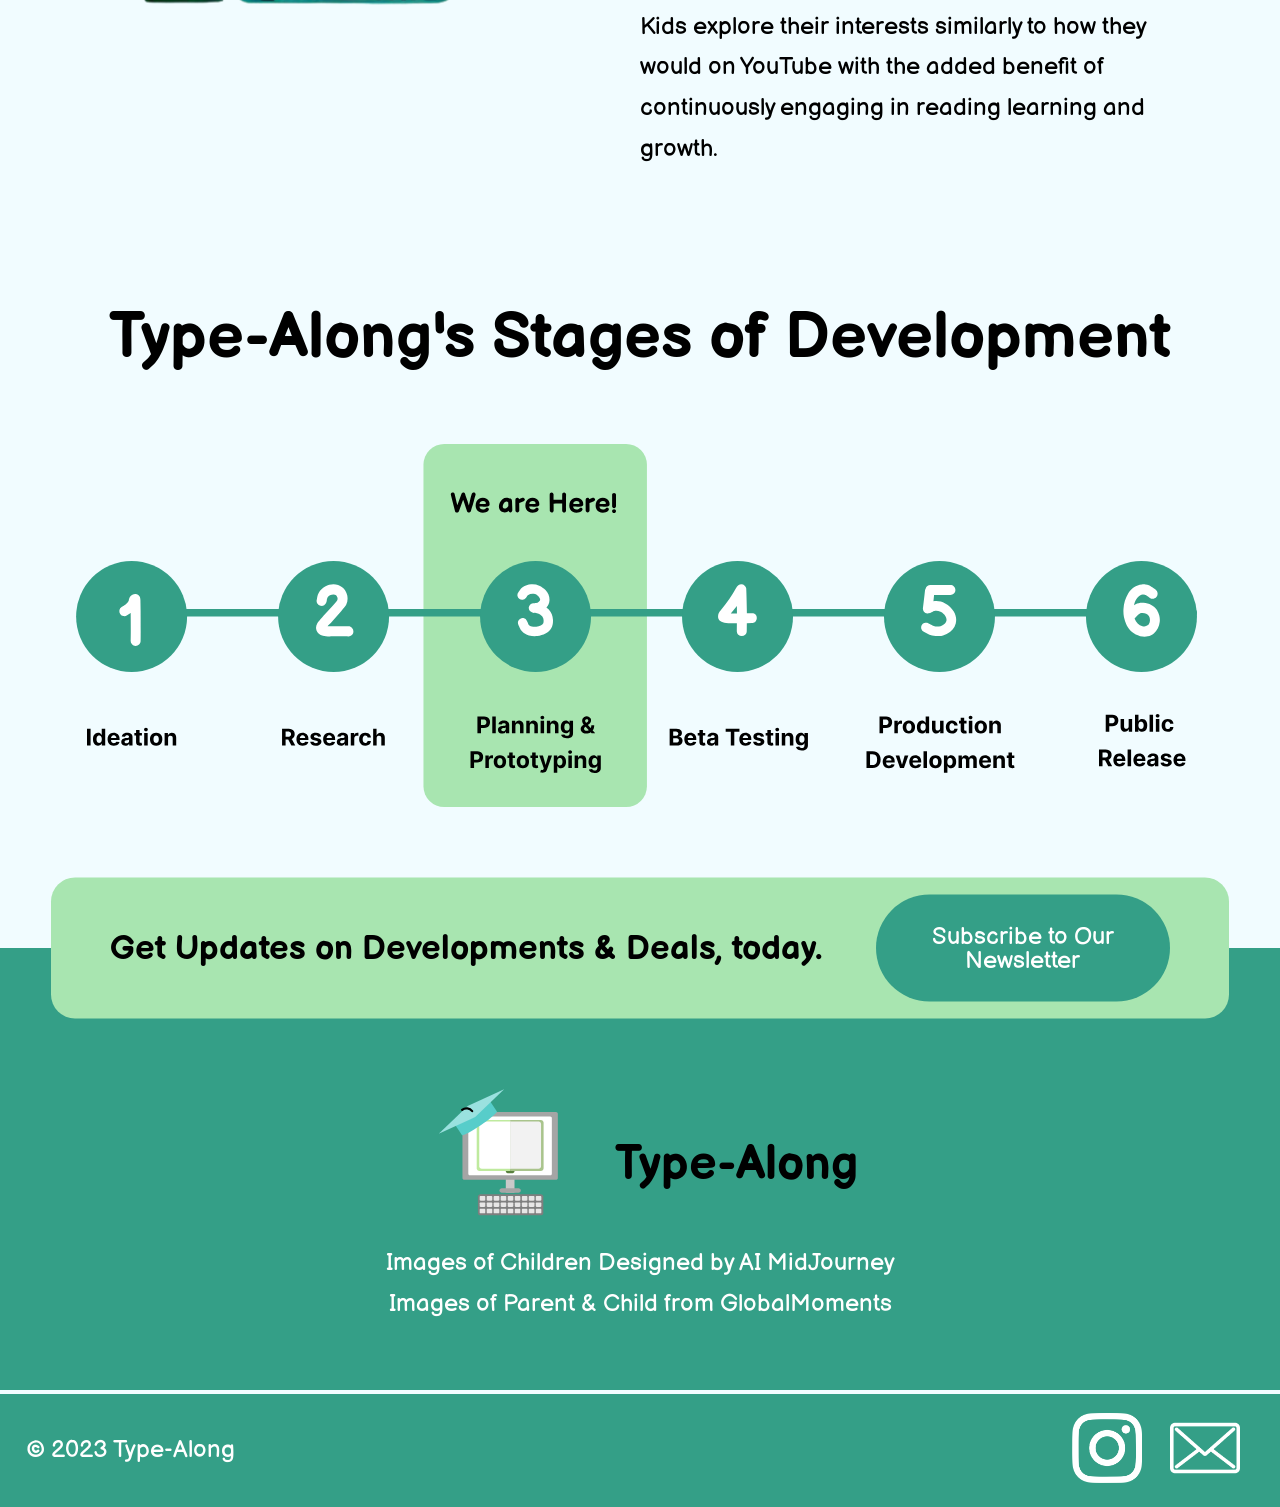
==== commit 75ce11fa: "Revert " Changes to be committed:"" ====
--- a/index.html
+++ b/index.html
@@ -4,7 +4,7 @@
     <meta charset="UTF-8">
     <meta http-equiv="X-UA-Compatible" content="IE=edge">
     <meta name="viewport" content="width=device-width, initial-scale=1.0">
-    <title>Type-Along</title>
+    <title>Document</title>
     <link rel="stylesheet" href="styles.css">
 </head>
 <body>
--- a/styles.css
+++ b/styles.css
@@ -16,7 +16,7 @@
 h1 {
     font-style: normal;
     font-weight: 700;
-    font-size: 56px;
+    font-size: 64px;
     line-height: 130%;
     display: flex;
     align-items: center;
@@ -26,7 +26,7 @@
 h2 {
     font-style: normal;
     font-weight: 700;
-    font-size: 48px;
+    font-size: 56px;
     line-height: 130%;
     display: flex;
     align-items: center;
@@ -324,19 +324,18 @@
     }
 }
 
-
 @media screen and (max-width: 2000px) {
     h1 {
-        font-size: 56px;
-    }
-    h2 {
-        font-size: 48px;
-    }
-    p {
-        font-size: 28px;
-    }
-    a {
-        font-size: 28px;
+        font-size: 72px;
+    }
+    h2 {
+        font-size: 64px;
+    }
+    p {
+        font-size: 34px;
+    }
+    a {
+        font-size: 26px;
     }
     .sec5text {
         font-size: 48px;
@@ -346,19 +345,18 @@
     }
 }
 
-
 @media screen and (max-width: 1500px) {
     h1 {
+        font-size: 64px;
+    }
+    h2 {
         font-size: 56px;
     }
-    h2 {
-        font-size: 48px;
-    }
-    p {
-        font-size: 16px;
-    }
-    a {
-        font-size: 16px;
+    p {
+        font-size: 24px;
+    }
+    a {
+        font-size: 18px;
     }
     .sec5text {
         font-size: 34px;
